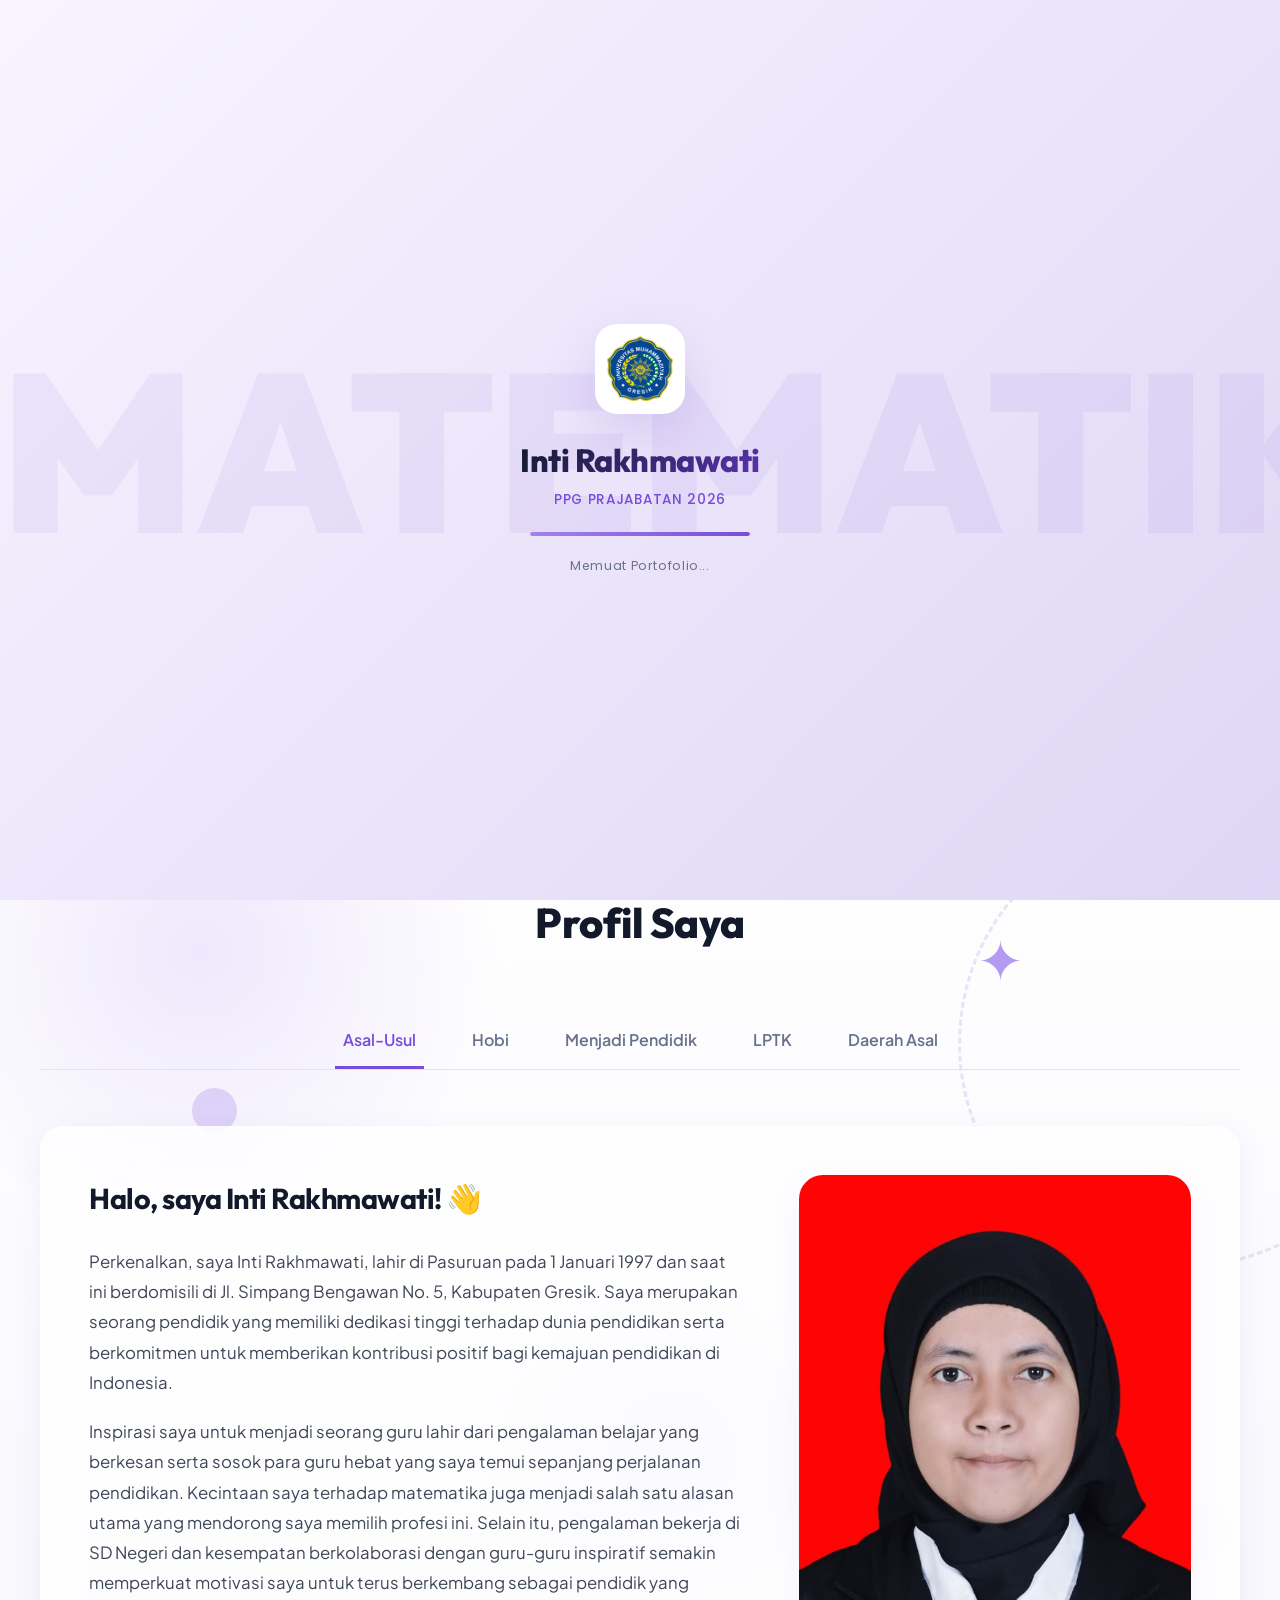
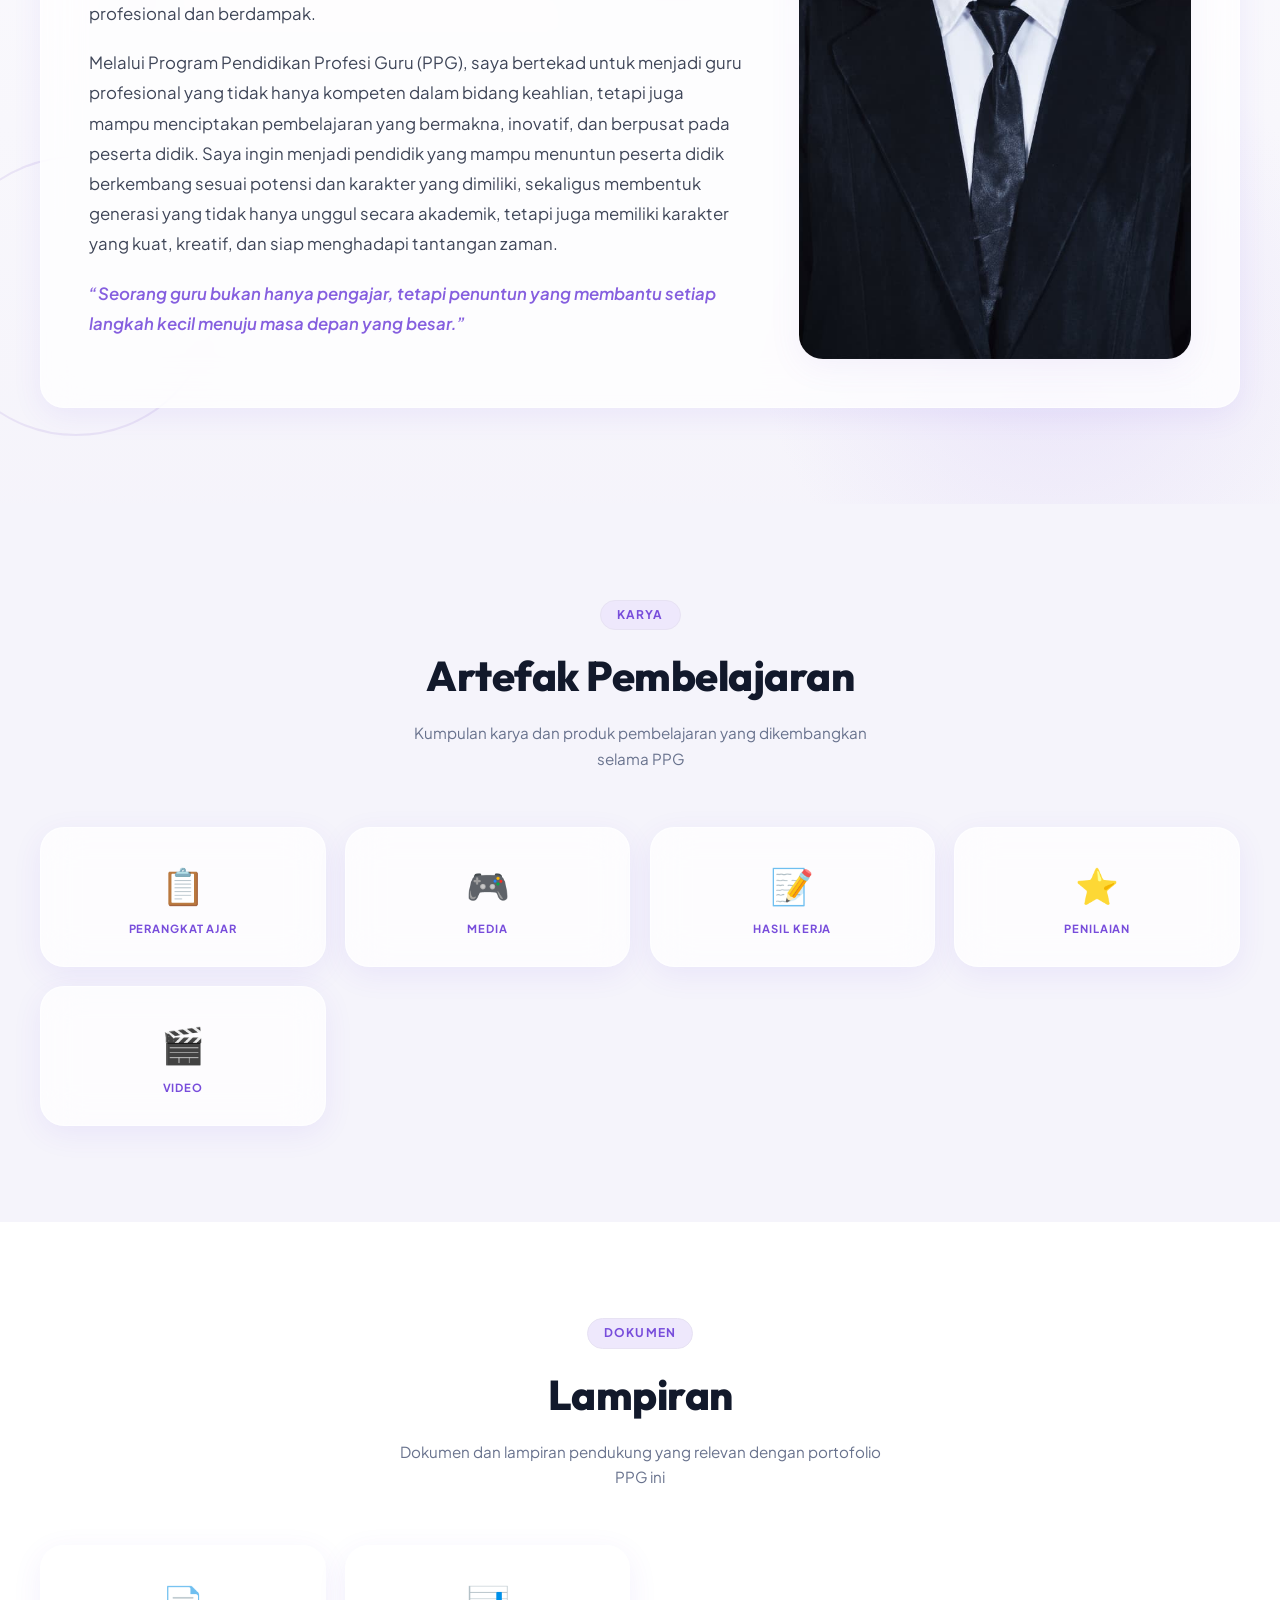
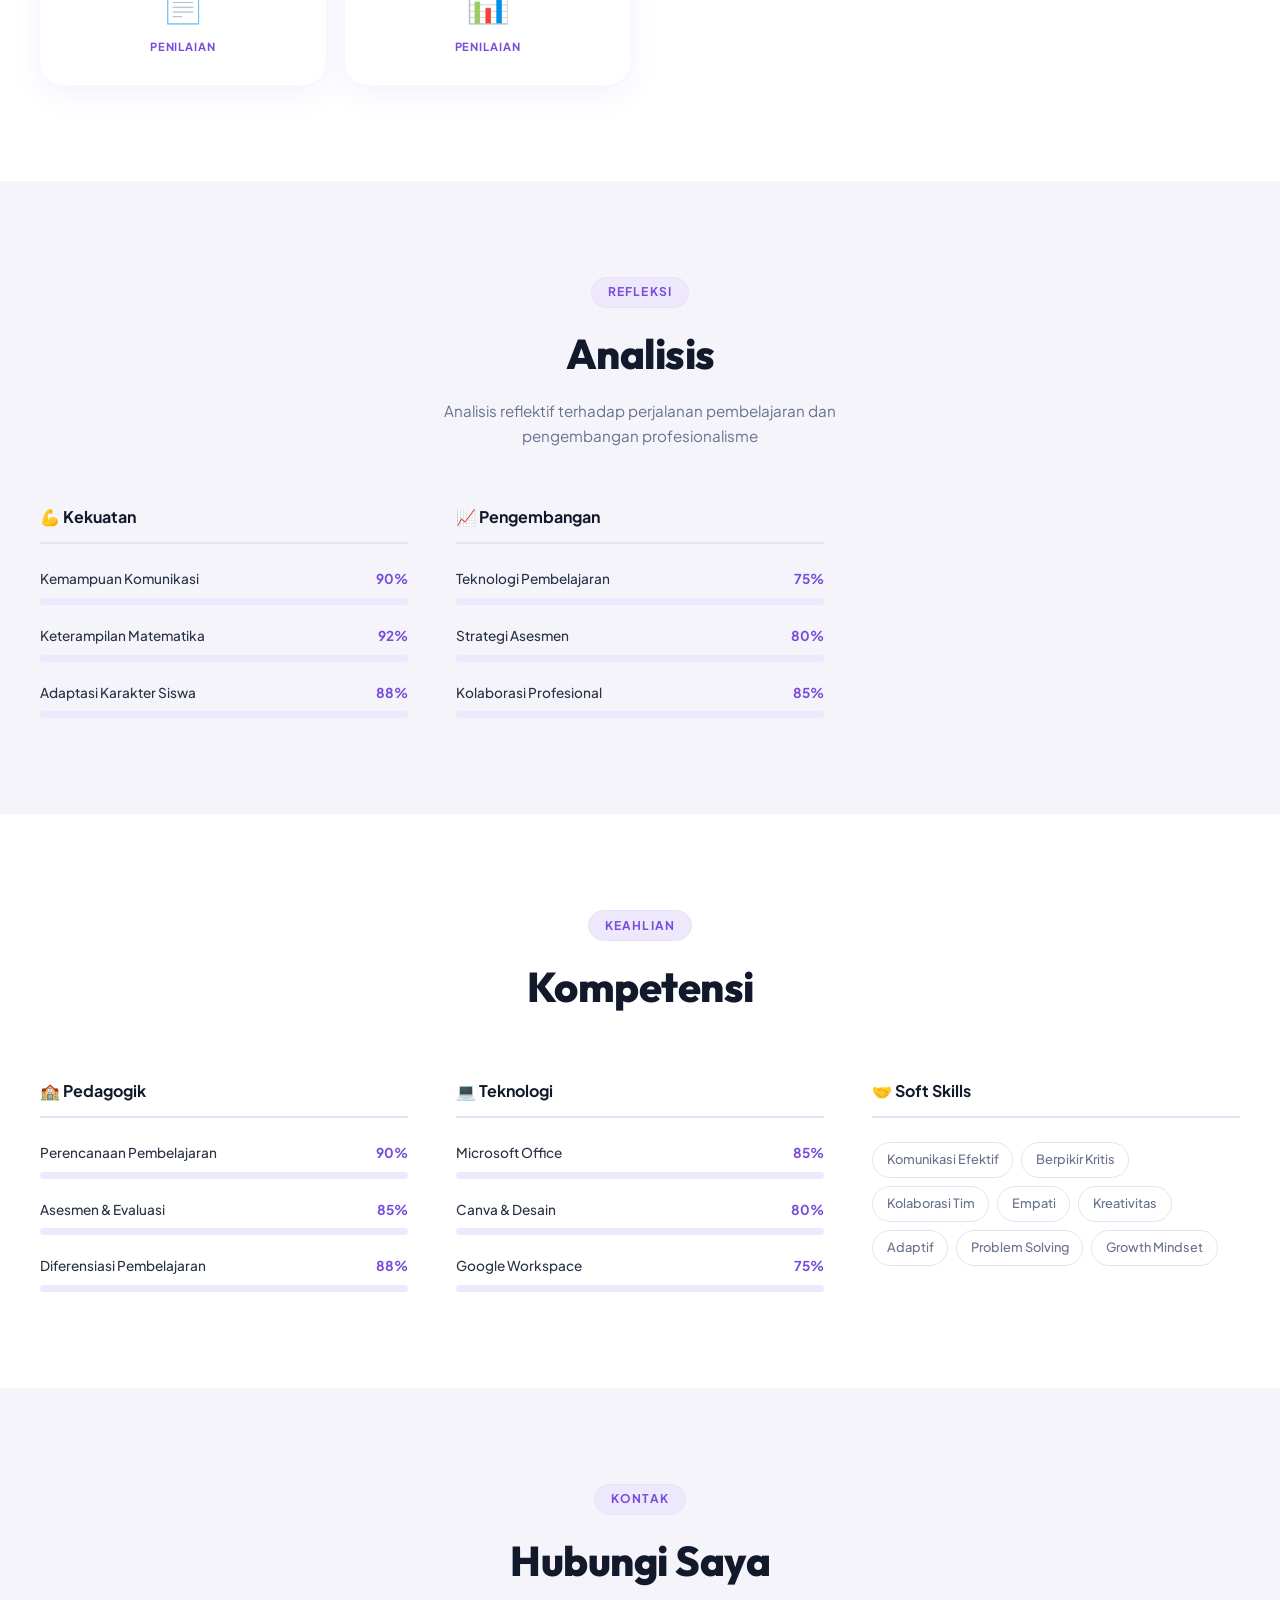
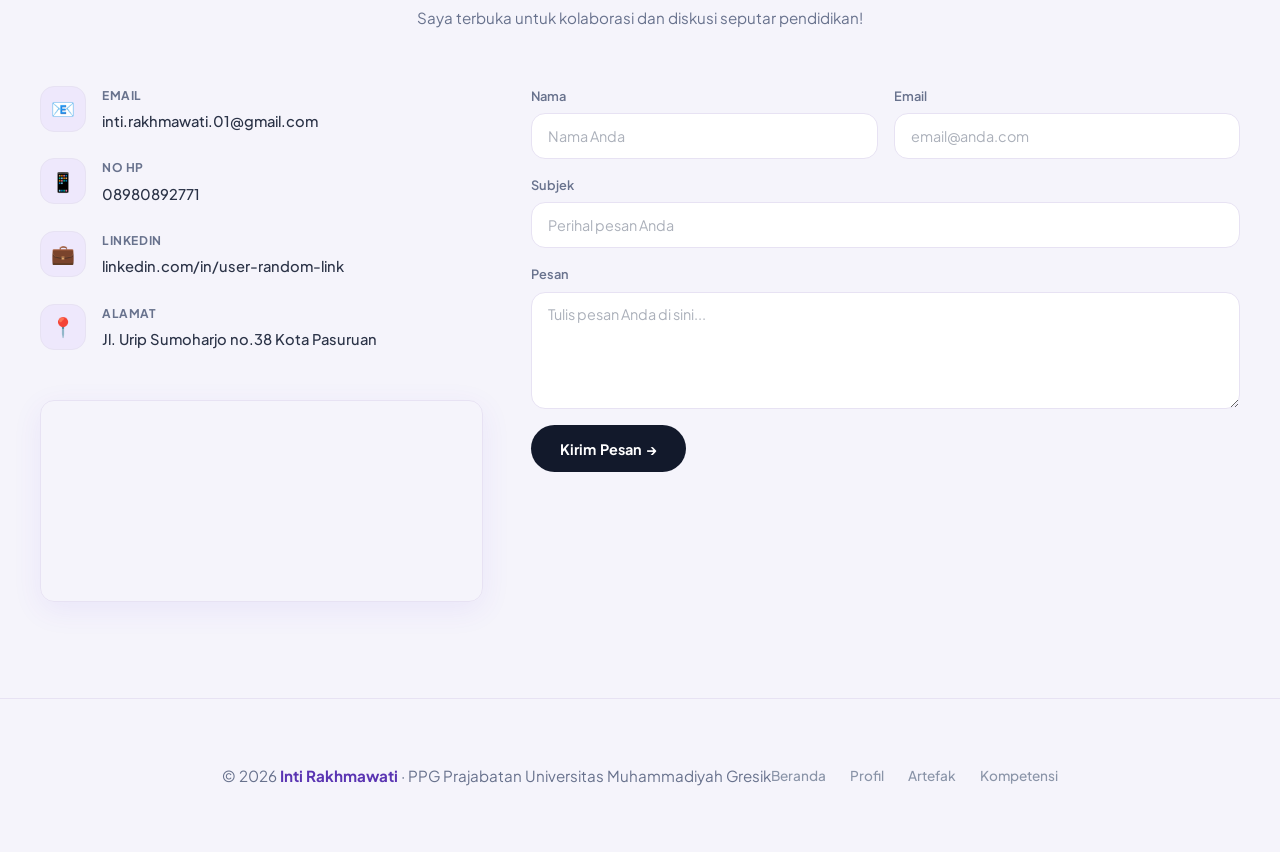
==== index.html @ 254b5644 "Add files via upload" ====
<!DOCTYPE html>
<html lang="id">
<head>
  <meta charset="UTF-8" />
  <meta name="viewport" content="width=1200" />
  <title>Portofolio – PPG Prajabatan 2026</title>
  <meta name="description" content="Portofolio profesional mahasiswa PPG Prajabatan 2026 – Pendidik yang Tumbuh Bersama Peserta Didik." />
  <link rel="preconnect" href="https://fonts.googleapis.com" />
  <link rel="preconnect" href="https://fonts.gstatic.com" crossorigin />
  <link href="https://fonts.googleapis.com/css2?family=Poppins:wght@400;500;600;700&family=Outfit:wght@400;500;600;700;800;900&family=Plus+Jakarta+Sans:ital,wght@0,400;0,500;0,600;0,700;1,400&display=swap" rel="stylesheet" />
  <link rel="stylesheet" href="style.css?v=5" />
  <link rel="icon" type="image/png" href="Logo_UMG.png" />
  <link rel="stylesheet" href="https://cdnjs.cloudflare.com/ajax/libs/font-awesome/6.5.1/css/all.min.css" />
</head>
<body>
  <!-- ══════════════════════════════════════════════
       PRELOADER / INTRO ANIMATION
  ══════════════════════════════════════════════ -->
  <div id="preloader">
    <div class="preloader-inner">
      <div class="preloader-logo">
        <img src="Logo_UMG.png" alt="Logo UMG" class="preloader-logo-img" />
      </div>
      <div class="preloader-text">
        <span class="preloader-name">Inti Rakhmawati</span>
        <span class="preloader-sub">PPG Prajabatan 2026</span>
      </div>
      <div class="preloader-bar-wrap">
        <div class="preloader-bar" id="preloaderBar"></div>
      </div>
      <p class="preloader-hint">Memuat Portofolio...</p>
    </div>
    <div class="preloader-bg-text">MATEMATIKA</div>
  </div>

  <div class="page-transition" id="pageTransition"></div>

  <!-- ══════════════════════════════════════════════
       NAVBAR
  ══════════════════════════════════════════════ -->
  <nav class="navbar" id="navbar">
    <div class="nav-container">

      <!-- Logo -->
      <a href="#home" class="nav-brand">
        <!-- Pastikan file logo disimpan dengan nama 'Logo_UMG.png' di folder portfolio -->
        <img src="Logo_UMG.png" alt="Logo UMG" class="nav-logo-img" onerror="this.style.display='none'; this.nextElementSibling.style.display='flex';" />
        <div class="nav-logo-icon" aria-label="Logo universitas" style="display: none;">🏛️</div>
        <div class="nav-brand-text">
          <span class="nav-univ">Universitas Muhammadiyah Gresik</span>
          <span class="nav-sub">PPG Prajabatan 2026</span>
        </div>
      </a>

      <!-- Links -->
      <ul class="nav-links" id="navLinks">
        <li><a href="#home"      class="nav-link active" id="nav-beranda">Beranda</a></li>
        <li><a href="#profil"    class="nav-link"        id="nav-profil">Profil</a></li>
        <li><a href="#artefak"   class="nav-link"        id="nav-artefak">Artefak</a></li>
        <li><a href="#lampiran"  class="nav-link"        id="nav-lampiran">Lampiran</a></li>
        <li><a href="#analisis"  class="nav-link"        id="nav-analisis">Analisis</a></li>
        <li><a href="#kompetensi" class="nav-link"       id="nav-kompetensi">Kompetensi</a></li>
      </ul>

      <!-- CTA -->
      <div style="display: flex; align-items: center; gap: 10px;">
        <a href="#kontak" class="btn-hubungi" id="btn-hubungi">Hubungi Saya</a>
      </div>

      <!-- Hamburger -->
      <button class="hamburger" id="hamburger" aria-label="Toggle menu">
        <span></span><span></span><span></span>
      </button>
    </div>
  </nav>

  <!-- ══════════════════════════════════════════════
       HERO / HOME
  ══════════════════════════════════════════════ -->
  <div class="hero-wrapper">
  <section class="hero" id="home">

    <!-- Decorative circles & Ornaments -->
    <div class="deco deco-circle-lg"   aria-hidden="true"></div>
    <div class="deco deco-circle-md"   aria-hidden="true"></div>
    <div class="deco deco-circle-sm-1" aria-hidden="true"></div>
    <div class="deco deco-circle-sm-2" aria-hidden="true"></div>
    <div class="deco deco-circle-sm-3" aria-hidden="true"></div>
    <div class="deco deco-circle-sm-4" aria-hidden="true"></div>
    <div class="deco deco-dot-group-1" aria-hidden="true"></div>
    <div class="deco deco-dot-group-2" aria-hidden="true"></div>
    <div class="deco deco-outline-1"   aria-hidden="true"></div>
    <div class="deco deco-outline-2"   aria-hidden="true"></div>
    <div class="deco deco-blob"        aria-hidden="true"></div>
    <!-- New Ornaments -->
    <div class="deco deco-star-1"      aria-hidden="true">✦</div>
    <div class="deco deco-star-2"      aria-hidden="true">✦</div>
    <div class="deco deco-star-3"      aria-hidden="true">✦</div>
    <div class="deco deco-plus-1"      aria-hidden="true">+</div>
    <div class="deco deco-plus-2"      aria-hidden="true">+</div>
    <div class="deco deco-ring-1"      aria-hidden="true"></div>

    <!-- Left content -->
    <div class="hero-left">
      <p class="hero-eyebrow">E Portofolio PPG Prajabatan 2026</p>
      <div style="animation: fadeInUp 0.6s 0.1s ease both; display: inline-block;">
        <h1 class="hero-name">
          Inti<br />Rakhmawati
        </h1>
      </div>
      <p style="font-family: 'Outfit', sans-serif; font-size: 1.1rem; color: var(--purple); font-weight: 700; margin-bottom: 0.8rem; letter-spacing: 1px; animation: fadeInUp 0.6s 0.15s ease both; opacity: 0.85;">
        NIM: 2504052459
      </p>
      <p class="hero-tagline">
        Dari Pembelajaran Menjadi Pendidik: Perjalanan<br />
        Menuju Guru Profesional
      </p>
      <div class="hero-socials">
        <a href="https://instagram.com/han_2097" class="social-btn sb-ig" target="_blank" rel="noopener" title="Instagram">
          <i class="fa-brands fa-instagram"></i>
        </a>
        <a href="https://www.linkedin.com/in/inti-rakhmawati-41a758197" class="social-btn sb-li" target="_blank" rel="noopener" title="LinkedIn">
          <i class="fa-brands fa-linkedin-in"></i>
        </a>
        <a href="mailto:inti.rakhmawati.01@gmail.com" class="social-btn sb-em" title="Email">
          <i class="fa-solid fa-envelope"></i>
        </a>
        <a href="https://www.youtube.com/@IntiRakhmawati" class="social-btn sb-yt" target="_blank" rel="noopener" title="YouTube">
          <i class="fa-brands fa-youtube"></i>
        </a>
      </div>
    </div>

    <!-- Right – photo -->
    <div class="hero-right">
      <div class="hero-bg-text">MATEMATIKA<br>MATEMATIKA<br>MATEMATIKA<br>MATEMATIKA</div>
      <div class="photo-wrap">
        <!-- Ganti src di bawah ini dengan foto kamu, contoh: src="foto.png" -->
        <img
          src="photo-profil.jpeg"
          alt="Foto Profil"
          class="hero-photo"
          id="hero-photo"
          onerror="this.style.display='none'; document.getElementById('photo-placeholder').style.display='flex';"
        />
        <!-- Placeholder jika foto belum ada -->
        <div class="photo-placeholder" id="photo-placeholder">
          <span class="photo-placeholder-icon">👤</span>
        </div>
      </div>
    </div>

  </section>
  </div><!-- /.hero-wrapper -->

  <section class="section" id="profil" style="position: relative; overflow: hidden; background: linear-gradient(180deg, var(--white) 0%, var(--bg-alt) 100%); padding-top: 6rem;">

    
    <!-- Ornaments Profil (Premium Aesthetic) -->
    <div style="position: absolute; top: -100px; left: -100px; width: 600px; height: 600px; background: radial-gradient(circle, var(--purple-soft) 0%, transparent 70%); border-radius: 50%; animation: blobPulse 10s infinite; z-index: 0; pointer-events: none;"></div>
    <div style="position: absolute; bottom: -150px; right: -100px; width: 650px; height: 650px; background: radial-gradient(circle, hsl(258,70%,88%,0.4) 0%, transparent 65%); border-radius: 50%; animation: floatY 8s infinite alternate; z-index: 0; pointer-events: none;"></div>

    <div style="position: absolute; top: 35%; left: 35%; width: 450px; height: 450px; background: radial-gradient(circle, hsl(258,60%,92%,0.7) 0%, transparent 60%); border-radius: 50%; animation: blobPulse 12s infinite alternate-reverse; z-index: 0; pointer-events: none;"></div>

    <!-- Huge Rings & Small Circles -->
    <div style="position: absolute; top: 5%; right: -10%; width: 450px; height: 450px; border: 3px dashed hsl(258,50%,80%,0.35); border-radius: 50%; animation: spin 25s linear infinite; z-index: 0; pointer-events: none;"></div>
    <div style="position: absolute; bottom: 5%; left: -5%; width: 280px; height: 280px; border: 2px solid hsl(258,50%,85%,0.4); border-radius: 50%; animation: spin 20s linear infinite reverse; z-index: 0; pointer-events: none;"></div>
    <div style="position: absolute; top: 60%; right: 10%; width: 90px; height: 90px; background: hsl(258,60%,85%,0.35); border-radius: 50%; animation: floatY 5s infinite 1s; z-index: 0; pointer-events: none;"></div>
    <div style="position: absolute; top: 25%; left: 15%; width: 45px; height: 45px; background: hsl(258,70%,80%,0.45); border-radius: 50%; animation: floatY 6s infinite 0.5s; z-index: 0; pointer-events: none;"></div>

    <!-- Floating Icons (Stars, Plus) -->
    <div style="position: absolute; top: 12%; right: 20%; font-size: 3.5rem; color: var(--purple-light); opacity: 0.8; animation: spin 14s linear infinite; z-index: 0; pointer-events: none;">✦</div>
    <div style="position: absolute; bottom: 35%; left: 10%; font-size: 2.8rem; color: var(--purple-light); opacity: 0.7; animation: pulse 3s infinite alternate; z-index: 0; pointer-events: none;">+</div>
    <div style="position: absolute; bottom: 15%; right: 30%; font-size: 1.8rem; color: hsl(330,70%,80%); opacity: 0.9; animation: spin 8s linear infinite reverse; z-index: 0; pointer-events: none;">✦</div>
    <div style="position: absolute; top: 30%; left: 8%; font-size: 2.2rem; color: var(--text-muted); opacity: 0.25; animation: pulse 4s infinite alternate; z-index: 0; pointer-events: none;">+</div>
    <div style="position: absolute; top: 55%; right: 5%; font-size: 2.5rem; color: var(--text-muted); opacity: 0.2; animation: spin 16s linear infinite; z-index: 0; pointer-events: none;">✦</div>

    <div class="container" style="position: relative; z-index: 1;">
      <div class="section-header">
        <span class="section-tag" style="background: var(--white);">Kenalan Lebih Jauh</span>
        <h2 class="section-title">Profil Saya</h2>
      </div>
      
      <!-- TAB NAVIGATION -->
      <div class="tabs-nav reveal">
        <button class="tab-btn active" data-target="tab-asal">Asal-Usul</button>
        <button class="tab-btn" data-target="tab-hobi">Hobi</button>
        <button class="tab-btn" data-target="tab-alasan">Menjadi Pendidik</button>
        <button class="tab-btn" data-target="tab-lptk">LPTK</button>
        <button class="tab-btn" data-target="tab-daerah">Daerah Asal</button>
      </div>

      <!-- TAB CONTENT -->
      <div class="tabs-content">
        
        <!-- Tab 1: Asal-Usul -->
        <div class="tab-panel active" id="tab-asal">
          <div class="profil-grid reveal">
            <div class="profil-text">
              <h3>Halo, saya Inti Rakhmawati! 👋</h3>
              <p>Perkenalkan, saya Inti Rakhmawati, lahir di Pasuruan pada 1 Januari 1997 dan saat ini berdomisili di Jl. Simpang Bengawan No. 5, Kabupaten Gresik. Saya merupakan seorang pendidik yang memiliki dedikasi tinggi terhadap dunia pendidikan serta berkomitmen untuk memberikan kontribusi positif bagi kemajuan pendidikan di Indonesia.</p>


              <p>Inspirasi saya untuk menjadi seorang guru lahir dari pengalaman belajar yang berkesan serta sosok para guru hebat yang saya temui sepanjang perjalanan pendidikan. Kecintaan saya terhadap matematika juga menjadi salah satu alasan utama yang mendorong saya memilih profesi ini. Selain itu, pengalaman bekerja di SD Negeri dan kesempatan berkolaborasi dengan guru-guru inspiratif semakin memperkuat motivasi saya untuk terus berkembang sebagai pendidik yang profesional dan berdampak.</p>

              <p>Melalui Program Pendidikan Profesi Guru (PPG), saya bertekad untuk menjadi guru profesional yang tidak hanya kompeten dalam bidang keahlian, tetapi juga mampu menciptakan pembelajaran yang bermakna, inovatif, dan berpusat pada peserta didik. Saya ingin menjadi pendidik yang mampu menuntun peserta didik berkembang sesuai potensi dan karakter yang dimiliki, sekaligus membentuk generasi yang tidak hanya unggul secara akademik, tetapi juga memiliki karakter yang kuat, kreatif, dan siap menghadapi tantangan zaman.</p>

              <p style="font-style: italic; color: var(--purple); font-weight: 600; margin-top: 1rem;">
                “Seorang guru bukan hanya pengajar, tetapi penuntun yang membantu setiap langkah kecil menuju masa depan yang besar.”
              </p>
            </div>
            <div class="profil-image-wrap" style="min-height: 400px; border-radius: var(--radius-lg); overflow: hidden; box-shadow: 0 8px 32px hsl(258,60%,62%,0.08); position: relative; display: flex; flex-direction: column;">
               <img src="photo-profil.jpeg" alt="Foto Satriya" style="position: absolute; top: 0; left: 0; width: 100%; height: 100%; object-fit: cover; object-position: center 30%;" onerror="this.style.display='none'; this.nextElementSibling.style.display='flex';" />
               <div class="photo-placeholder" style="display:none; width:100%; height:100%; min-height: 400px; align-items:center; justify-content:center; flex-direction:column; background:var(--purple-soft); border:2.5px dashed var(--purple-light); border-radius:var(--radius-lg); text-align:center; position: relative;">
                 <span class="photo-placeholder-icon" style="font-size:4.5rem; margin-bottom:1rem;">🏛️</span>
                 <p style="color:var(--text-muted); font-size:1.05rem; line-height:1.6;"> Boyolali ➔ Klaten ➔ UNS <br> <strong>Profil & Perjalanan</strong> </p>
               </div>
            </div>
          </div>
        </div>

        <!-- Tab 2: Hobi -->
        <div class="tab-panel" id="tab-hobi">
          <div class="hobi-interactive-container reveal">
            <div class="hobi-nav-list">
              <button class="hobi-nav-btn active" data-hobi-target="hobi-item-hiking">
                <span class="hobi-nav-title">Hiking</span>
              </button>
              <button class="hobi-nav-btn" data-hobi-target="hobi-item-fotografi">
                <span class="hobi-nav-title">Fotografi</span>
              </button>
              <button class="hobi-nav-btn" data-hobi-target="hobi-item-traveling">
                <span class="hobi-nav-title">Traveling</span>
              </button>
            </div>
            
            <div class="hobi-content-display">
              <!-- Hiking Slider Item -->
              <div class="hobi-display-item active" id="hobi-item-hiking">
                <div class="hobi-display-img">
                  <div class="polaroid-frame">
                    <img src="hobi-hiking.jpeg" alt="Hiking" onerror="this.style.display='none'; this.nextElementSibling.style.display='flex';" />
                    <div class="hobi-placeholder" style="display:none;">🏕️<br><code>foto-hiking.jpg</code></div>
                    <span class="photo-caption">Bukit Premium</span>
                  </div>
                </div>
                <div class="hobi-display-text">
                  <h4>Hiking</h4>
                  <p style="margin-bottom: 0.8rem;">Hiking adalah hobi yang indah karena mengajarkan kita untuk berhenti sejenak dari hiruk-pikuk kehidupan dan kembali mendengarkan diri sendiri. Di setiap langkah, kita belajar tentang kesabaran, ketekunan, dan arti menikmati proses tanpa terburu-buru. Nafas yang terasa berat justru menjadi pengingat bahwa kita sedang benar-benar hidup.</p>
                  <p>Di tengah alam yang sunyi dan sederhana, kita menemukan ketenangan yang tidak bisa didapatkan di tempat lain. Hiking bukan hanya tentang mencapai puncak, tetapi tentang perjalanan itu sendiri tentang bagaimana kita belajar bersyukur, menghargai setiap langkah, dan pulang dengan hati yang lebih tenang.</p>
                </div>
              </div>
              
              <!-- Fotografi Slider Item -->
              <div class="hobi-display-item" id="hobi-item-fotografi">
                <div class="hobi-display-img">
                  <div class="polaroid-frame">
                    <img src="hobi-fotografi.jpeg" alt="Fotografi" onerror="this.style.display='none'; this.nextElementSibling.style.display='flex';" />
                    <div class="hobi-placeholder" style="display:none;">📸<br><code>hobi-fotografi.png</code></div>
                    <span class="photo-caption">Photography</span>
                  </div>
                </div>
                <div class="hobi-display-text">
                  <h4>Fotografi</h4>
                  <p>Menangkap momen-momen bermakna dan mengabadikan peristiwa berharga di sekitar saya lewat lensa kamera.</p>
                </div>
              </div>

              <!-- Traveling Slider Item -->
              <div class="hobi-display-item" id="hobi-item-traveling">
                <div class="hobi-display-img">
                  <div class="polaroid-frame">
                    <img src="hobi-traveling.jpeg" alt="Traveling" onerror="this.style.display='none'; this.nextElementSibling.style.display='flex';" />
                    <div class="hobi-placeholder" style="display:none;">🚗<br><code>foto-traveling.jpg</code></div>
                    <span class="photo-caption">Traveling</span>
                  </div>
                </div>
                <div class="hobi-display-text">
                  <h4>Traveling</h4>
                  <p>Bepergian ke tempat baru, mempelajari budaya lokal, selalu dapat memperluas wawasan dan pengalaman hidup saya.</p>
                </div>
              </div>
            </div>
          </div>
        </div>

        <!-- Tab 3: Alasan Pendidik -->
        <div class="tab-panel" id="tab-alasan">
           <div class="alasan-wrap">
              <!-- Special Ornaments for Tab 3 -->
              <div class="alasan-ornament alasan-ornament-1">✦</div>
              <div class="alasan-ornament alasan-ornament-2">✦</div>
              <div class="alasan-ornament alasan-ornament-3">+</div>
              <div class="alasan-ornament alasan-ornament-4">+</div>

              <div class="alasan-icon alasan-icon-anim" style="font-size: 4rem; margin-bottom: 1.25rem;">🎓</div>
              <h3 class="alasan-highlight" style="background: var(--purple-soft); display: inline-block; padding: 0.2rem 1rem; border-radius: 99px; color: var(--purple); font-family: 'Outfit', sans-serif; font-size: 1.85rem; margin-bottom: 1.5rem;">Sebuah Panggilan Hati</h3>
              
              <div style="text-align: left; margin-top: 1.5rem; position: relative; z-index: 2;">
                <p>Saya memilih menjadi guru karena menyadari bahwa pendidikan memiliki peran besar dalam membentuk masa depan seseorang. Keinginan ini tumbuh dari pengalaman belajar yang saya jalani serta semakin kuat saat menjadi tutor di Rumah Belajar. Dari sana, saya merasakan bahwa berbagi ilmu dan membantu orang lain memahami sesuatu memberikan kepuasan tersendiri.</p>
                <p>Pengalaman mengajar di SD Negeri semakin mempertegas pilihan saya untuk menjadi pendidik. Saya memahami bahwa setiap peserta didik memiliki potensi yang berbeda dan membutuhkan bimbingan yang tepat. Oleh karena itu, saya ingin menjadi guru profesional yang tidak hanya mengajar, tetapi juga membimbing dan menginspirasi, serta menciptakan pembelajaran yang bermakna bagi peserta didik.</p>
              </div>
           </div>
        </div>

        <!-- Tab 4: LPTK -->
        <div class="tab-panel" id="tab-lptk">
          <div class="profil-grid reveal">
            <div class="profil-text">
              <h3>Kampus LPTK 🏛️</h3>
              <p>Informasi kampus tempat saya menempuh pendidikan PPG Prajabatan.</p>
              <div style="margin-top: 1.5rem;">
                <div style="background: var(--bg-alt); padding: 1.5rem; border-radius: var(--radius-md); border-left: 4px solid var(--purple);">
                  <h4 style="color: var(--purple); margin-bottom: 0.75rem;">KAMPUS LPTK</h4>
                  <p style="font-weight: 700; margin-bottom: 0.5rem;">UNIVERSITAS MUHAMMADIYAH GRESIK</p>
                  <p style="color: var(--text-muted); line-height: 1.7;">Jl. Sumatera No.101, Gn. Malang, Randuagung, Kec. Kebomas, Kabupaten Gresik, Jawa Timur 61121</p>
                </div>
              </div>
              <!-- Map -->
              <div style="margin-top: 1.5rem;">
                <iframe 
                  src="https://www.google.com/maps/embed?pb=!1m18!1m12!1m3!1d3956.1234567890123!2d112.65000000000000!3d-7.150000000000000!2m3!1f0!2f0!3f0!3m2!1i1024!2i768!4f13.1!3m3!1m2!1s0x2dd628f6e8f9f9f9%3A0x1234567890abcdef!2sUniversitas%20Muhammadiyah%20Gresik!5e0!3m2!1sen!2sid!4v1713597600000!5m2!1sen!2sid" 
                  width="100%" 
                  height="300" 
                  style="border:0; border-radius: var(--radius-md);" 
                  allowfullscreen="" 
                  loading="lazy">
                </iframe>
              </div>
            </div>
          </div>
        </div>

        <!-- Tab 5: Daerah Asal -->
        <div class="tab-panel" id="tab-daerah">
          <div class="hobi-interactive-container reveal">
            <div class="hobi-nav-list">
              <button class="hobi-nav-btn active" data-hobi-target="daerah-item-payung">
                <span class="hobi-nav-title">Payung Madinah</span>
              </button>
              <button class="hobi-nav-btn" data-hobi-target="daerah-item-pasar">
                <span class="hobi-nav-title">Pasar Meubel</span>
              </button>
              <button class="hobi-nav-btn" data-hobi-target="daerah-item-kuliner">
                <span class="hobi-nav-title">Kuliner</span>
              </button>
              <button class="hobi-nav-btn" data-hobi-target="daerah-item-wisata">
                <span class="hobi-nav-title">Wisata Religi</span>
              </button>
            </div>
            
            <div class="hobi-content-display">
              <!-- Payung Madinah Item -->
              <div class="hobi-display-item active" id="daerah-item-payung">
                <div class="hobi-display-img">
                  <div class="polaroid-frame">
                    <img src="payung-madinah.png" alt="Payung Madinah" onerror="this.style.display='none'; this.nextElementSibling.style.display='flex';" />
                    <div class="hobi-placeholder" style="display:none;">☂️<br><code>payung-madinah.png</code></div>
                    <span class="photo-caption">Payung Madinah Pasuruan</span>
                  </div>
                </div>
                <div class="hobi-display-text">
                  <h4>Payung Madinah</h4>
                  <p style="margin-bottom: 0.8rem;">Payung Madinah Pasuruan merupakan objek wisata religi ikonik yang terletak di kawasan Alun-Alun Kota Pasuruan, tepat di depan Masjid Agung Al-Anwar.</p>
                  <p>Kehadiran payung-payung raksasa hidrolik ini membuat Kota Pasuruan kerap dijuluki sebagai "Madinah Van Java". Payung-payung ini dapat dibuka dan ditutup secara otomatis, menambah keindahan dan daya tarik bagi wisatawan yang berkunjung.</p>
                </div>
              </div>
              
              <!-- Pasar Meubel Item -->
              <div class="hobi-display-item" id="daerah-item-pasar">
                <div class="hobi-display-img">
                  <div class="polaroid-frame">
                    <img src="mebel-bukir.webp" alt="Pasar Meubel" onerror="this.style.display='none'; this.nextElementSibling.style.display='flex';" />
                    <div class="hobi-placeholder" style="display:none;">🏪<br><code>pasar-meubel.png</code></div>
                    <span class="photo-caption">Pasar Meubel</span>
                  </div>
                </div>
                <div class="hobi-display-text">
                  <h4>Pasar Meubel</h4>
                  <p style="margin-bottom: 0.8rem;">Pasar Meubel Pasuruan adalah pusat perdagangan furnitur dan mebel yang terkenal di Jawa Timur. Pasar ini menyediakan berbagai jenis furnitur berkualitas dengan harga terjangkau.</p>
                  <p>Sebagai salah satu ikon ekonomi Kota Pasuruan, Pasar Meubel menjadi tujuan utama bagi masyarakat yang mencari kebutuhan perabotan rumah tangga serta menjadi sumber penghidupan bagi banyak pengrajin lokal.</p>
                </div>
              </div>

              <!-- Kuliner Item -->
              <div class="hobi-display-item" id="daerah-item-kuliner">
                <div class="hobi-display-img">
                  <div class="polaroid-frame">
                    <img src="kuliner-pasuruan.webp" alt="Kuliner" onerror="this.style.display='none'; this.nextElementSibling.style.display='flex';" />
                    <div class="hobi-placeholder" style="display:none;">🍜<br><code>kuliner-pasuruan.png</code></div>
                    <span class="photo-caption">Kuliner Khas</span>
                  </div>
                </div>
                <div class="hobi-display-text">
                  <h4>Kuliner</h4>
                  <p style="margin-bottom: 0.8rem;">Kuliner khas Pasuruan menawarkan perpaduan cita rasa gurih, manis, dan pedas autentik Jawa Timur yang sangat memanjakan lidah. Destinasi kuliner di wilayah ini sangat beragam, mulai dari makanan berat legendaris yang kaya rempah seperti Nasi Punel dan Rawon Sakinah, hidangan laut unik seperti Kupang Kraton, hingga jajanan manis tradisional berupa Bipang Jangkar.</p>
                  <div style="margin-top: 1.5rem;">
                    <h5 style="color: var(--purple); margin-bottom: 0.75rem; font-size: 0.95rem;">Kuliner Populer:</h5>
                    <div style="display: flex; gap: 1rem; flex-wrap: wrap;">
                      <div style="flex: 1; min-width: 120px;">
                        <img src="bipang-jangkar.jpg" alt="Bipang Jangkar" style="width: 100%; border-radius: var(--radius-md); object-fit: cover; max-height: 120px;" onerror="this.style.display='none'; this.nextElementSibling.style.display='flex';" />
                        <div style="display:none; width:100%; height:80px; align-items:center; justify-content:center; background:var(--purple-soft); border:2px dashed var(--purple-light); border-radius:var(--radius-md); text-align:center;">
                          <span style="font-size:2rem;">🍖</span>
                        </div>
                        <p style="font-size: 0.8rem; text-align: center; margin-top: 0.5rem; color: var(--text-muted);">Bipang Jangkar</p>
                      </div>
                      <div style="flex: 1; min-width: 120px;">
                        <img src="roti-matahari.png" alt="Roti Matahari" style="width: 100%; border-radius: var(--radius-md); object-fit: cover; max-height: 120px;" onerror="this.style.display='none'; this.nextElementSibling.style.display='flex';" />
                        <div style="display:none; width:100%; height:80px; align-items:center; justify-content:center; background:var(--purple-soft); border:2px dashed var(--purple-light); border-radius:var(--radius-md); text-align:center;">
                          <span style="font-size:2rem;">🥐</span>
                        </div>
                        <p style="font-size: 0.8rem; text-align: center; margin-top: 0.5rem; color: var(--text-muted);">Roti Matahari</p>
                      </div>
                    </div>
                  </div>
                </div>
              </div>

              <!-- Wisata Religi Item -->
              <div class="hobi-display-item" id="daerah-item-wisata">
                <div class="hobi-display-img">
                  <div class="polaroid-frame">
                    <img src="wisata-religi.jpg" alt="Wisata Religi" onerror="this.style.display='none'; this.nextElementSibling.style.display='flex';" />
                    <div class="hobi-placeholder" style="display:none;">🕌<br><code>wisata-religi.png</code></div>
                    <span class="photo-caption">Makam KH.Abdul Hamid</span>
                  </div>
                </div>
                <div class="hobi-display-text">
                  <h4>Wisata Religi</h4>
                  <p style="margin-bottom: 0.8rem;">Pasuruan memiliki banyak situs wisata religi yang menarik dikunjungi, termasuk makam-makam keramat dan masjid bersejarah yang menjadi tempat ziarah.</p>
                  <p>Wisata religi di Pasuruan tidak hanya menjadi tujuan spiritual, tetapi juga sebagai sarana memperdalam pemahaman tentang sejarah dan budaya Islam di kawasan ini.</p>
                </div>
              </div>
            </div>
          </div>
        </div>

      </div>
    </div>
  </section>

  <!-- ══════════════════════════════════════════════
       ARTEFAK
  ══════════════════════════════════════════════ -->
  <section class="section section-alt" id="artefak">
    <div class="container">
      <div class="section-header">
        <span class="section-tag">Karya</span>
        <h2 class="section-title">Artefak Pembelajaran</h2>
        <p class="section-desc">Kumpulan karya dan produk pembelajaran yang dikembangkan selama PPG</p>
      </div>
      <div class="artefak-grid">

        <a href="perangkat-ajar.html" class="artefak-card" id="art-1">
          <div class="artefak-icon">📋</div>
          <div class="artefak-badge">Perangkat Ajar</div>
          <h3>RPP Perencanaan Pembelajaran</h3>
          <p>Dokumen perencanaan pembelajaran mendalam mencakup proyeksi ortogonal dengan model PJBL.</p>
          <div class="artefak-tags"><span>RPP</span><span>PJBL</span></div>
        </a>

        <a href="media-pembelajaran.html" class="artefak-card" id="art-2">
          <div class="artefak-icon">🎮</div>
          <div class="artefak-badge">Media</div>
          <h3>Media Pembelajaran Interaktif</h3>
          <p>Pengembangan media berbasis game digital untuk meningkatkan motivasi belajar peserta didik.</p>
          <div class="artefak-tags"><span>Game</span><span>ZEP QUIZ</span></div>
        </a>

        <a href="javascript:void(0)" class="artefak-card" id="art-3">
          <div class="artefak-icon">📝</div>
          <div class="artefak-badge">Hasil Kerja</div>
          <h3>Contoh Hasil Kerja Siswa</h3>
          <p>Kumpulan artefak hasil pekerjaan peserta didik yang menunjukkan capaian kompetensi pembelajaran.</p>
          <div class="artefak-tags"><span>Portofolio</span><span>Siswa</span></div>
        </a>

        <a href="javascript:void(0)" class="artefak-card" id="art-4">
          <div class="artefak-icon">⭐</div>
          <div class="artefak-badge">Penilaian</div>
          <h3>Penilaian GP dan DPL</h3>
          <p>Lembar refleksi dan penilaian kinerja dari Guru Pamong serta DPL selama praktik lapangan.</p>
          <div class="artefak-tags"><span>Refleksi</span><span>Penilaian</span></div>
        </a>

        <a href="javascript:void(0)" class="artefak-card" id="art-5">
          <div class="artefak-icon">🎬</div>
          <div class="artefak-badge">Video</div>
          <h3>Video Pembelajaran</h3>
          <p>Rekaman proses pembelajaran di kelas sebagai bagian dari dokumentasi praktik mengajar.</p>
          <div class="artefak-tags"><span>Video</span><span>Praktik</span></div>
        </a>

      </div>
    </div>
  </section>

  <!-- ══════════════════════════════════════════════
       LAMPIRAN
  ══════════════════════════════════════════════ -->
  <section class="section" id="lampiran">
    <div class="container">
      <div class="section-header">
        <span class="section-tag">Dokumen</span>
        <h2 class="section-title">Lampiran</h2>
        <p class="section-desc">Dokumen dan lampiran pendukung yang relevan dengan portofolio PPG ini</p>
      </div>
      <div class="artefak-grid">
        <a href="javascript:void(0)" class="artefak-card">
          <div class="artefak-icon">📄</div>
          <div class="artefak-badge">Penilaian</div>
          <h3>Lampiran 7</h3>
          <p>File penilaian dan dokumentasi asesmen pembelajaran</p>
          <div class="artefak-tags"><span>Penilaian</span><span>Asesmen</span></div>
        </a>
        <a href="javascript:void(0)" class="artefak-card">
          <div class="artefak-icon">📊</div>
          <div class="artefak-badge">Penilaian</div>
          <h3>Lampiran 8</h3>
          <p>File penilaian dan dokumentasi evaluasi pembelajaran</p>
          <div class="artefak-tags"><span>Penilaian</span><span>Evaluasi</span></div>
        </a>
      </div>
    </div>
  </section>

  <!-- ══════════════════════════════════════════════
       ANALISIS
  ══════════════════════════════════════════════ -->
  <section class="section section-alt" id="analisis">
    <div class="container">
      <div class="section-header">
        <span class="section-tag">Refleksi</span>
        <h2 class="section-title">Analisis</h2>
        <p class="section-desc">Analisis reflektif terhadap perjalanan pembelajaran dan pengembangan profesionalisme</p>
      </div>
      <div class="komp-grid">
        <div class="komp-col">
          <h3 class="komp-cat">💪 Kekuatan</h3>
          <div class="skill-list">
            <div class="skill-item">
              <div class="skill-header"><span>Kemampuan Komunikasi</span><span class="skill-pct">90%</span></div>
              <div class="skill-bar"><div class="skill-fill" data-width="90"></div></div>
            </div>
            <div class="skill-item">
              <div class="skill-header"><span>Keterampilan Matematika</span><span class="skill-pct">92%</span></div>
              <div class="skill-bar"><div class="skill-fill" data-width="92"></div></div>
            </div>
            <div class="skill-item">
              <div class="skill-header"><span>Adaptasi Karakter Siswa</span><span class="skill-pct">88%</span></div>
              <div class="skill-bar"><div class="skill-fill" data-width="88"></div></div>
            </div>
          </div>
        </div>
        <div class="komp-col">
          <h3 class="komp-cat">📈 Pengembangan</h3>
          <div class="skill-list">
            <div class="skill-item">
              <div class="skill-header"><span>Teknologi Pembelajaran</span><span class="skill-pct">75%</span></div>
              <div class="skill-bar"><div class="skill-fill" data-width="75"></div></div>
            </div>
            <div class="skill-item">
              <div class="skill-header"><span>Strategi Asesmen</span><span class="skill-pct">80%</span></div>
              <div class="skill-bar"><div class="skill-fill" data-width="80"></div></div>
            </div>
            <div class="skill-item">
              <div class="skill-header"><span>Kolaborasi Profesional</span><span class="skill-pct">85%</span></div>
              <div class="skill-bar"><div class="skill-fill" data-width="85"></div></div>
            </div>
          </div>
        </div>
      </div>
    </div>
  </section>

  <!-- ══════════════════════════════════════════════
       KOMPETENSI
  ══════════════════════════════════════════════ -->
  <section class="section" id="kompetensi">
    <div class="container">
      <div class="section-header">
        <span class="section-tag">Keahlian</span>
        <h2 class="section-title">Kompetensi</h2>
      </div>
      <div class="komp-grid">
        <div class="komp-col">
          <h3 class="komp-cat">🏫 Pedagogik</h3>
          <div class="skill-list">
            <div class="skill-item">
              <div class="skill-header"><span>Perencanaan Pembelajaran</span><span class="skill-pct">90%</span></div>
              <div class="skill-bar"><div class="skill-fill" data-width="90"></div></div>
            </div>
            <div class="skill-item">
              <div class="skill-header"><span>Asesmen & Evaluasi</span><span class="skill-pct">85%</span></div>
              <div class="skill-bar"><div class="skill-fill" data-width="85"></div></div>
            </div>
            <div class="skill-item">
              <div class="skill-header"><span>Diferensiasi Pembelajaran</span><span class="skill-pct">88%</span></div>
              <div class="skill-bar"><div class="skill-fill" data-width="88"></div></div>
            </div>
          </div>
        </div>
        <div class="komp-col">
          <h3 class="komp-cat">💻 Teknologi</h3>
          <div class="skill-list">
            <div class="skill-item">
              <div class="skill-header"><span>Microsoft Office</span><span class="skill-pct">85%</span></div>
              <div class="skill-bar"><div class="skill-fill" data-width="85"></div></div>
            </div>
            <div class="skill-item">
              <div class="skill-header"><span>Canva & Desain</span><span class="skill-pct">80%</span></div>
              <div class="skill-bar"><div class="skill-fill" data-width="80"></div></div>
            </div>
            <div class="skill-item">
              <div class="skill-header"><span>Google Workspace</span><span class="skill-pct">75%</span></div>
              <div class="skill-bar"><div class="skill-fill" data-width="75"></div></div>
            </div>
          </div>
        </div>
        <div class="komp-col">
          <h3 class="komp-cat">🤝 Soft Skills</h3>
          <div class="softskill-grid">
            <div class="softskill-item">Komunikasi Efektif</div>
            <div class="softskill-item">Berpikir Kritis</div>
            <div class="softskill-item">Kolaborasi Tim</div>
            <div class="softskill-item">Empati</div>
            <div class="softskill-item">Kreativitas</div>
            <div class="softskill-item">Adaptif</div>
            <div class="softskill-item">Problem Solving</div>
            <div class="softskill-item">Growth Mindset</div>
          </div>
        </div>
      </div>
    </div>
  </section>

  <!-- ══════════════════════════════════════════════
       KONTAK
  ══════════════════════════════════════════════ -->
  <section class="section section-alt" id="kontak">
    <div class="container">
      <div class="section-header">
        <span class="section-tag">Kontak</span>
        <h2 class="section-title">Hubungi Saya</h2>
        <p class="section-desc">Saya terbuka untuk kolaborasi dan diskusi seputar pendidikan!</p>
      </div>
      <div class="kontak-wrap">
        <div class="kontak-info">
          <div class="kontak-item" id="k-email">
            <div class="kontak-icon">📧</div>
            <div><h4>Email</h4><a href="mailto:inti.rakhmawati.01@gmail.com">inti.rakhmawati.01@gmail.com</a></div>
          </div>
          <div class="kontak-item" id="k-phone">
            <div class="kontak-icon">📱</div>
            <div><h4>No HP</h4><a href="https://wa.me/628980892771">08980892771</a></div>
          </div>
          <div class="kontak-item" id="k-li">
            <div class="kontak-icon">💼</div>
            <div><h4>LinkedIn</h4><a href="https://www.linkedin.com/in/user-random-link/" target="_blank" rel="noopener">linkedin.com/in/user-random-link</a></div>
          </div>
          <div class="kontak-item" id="k-loc">
            <div class="kontak-icon">📍</div>
            <div><h4>Alamat</h4><span>Jl. Urip Sumoharjo no.38 Kota Pasuruan</span></div>
          </div>
          
          <!-- Small integrated map -->
          <div class="map-small reveal">
            <iframe 
              src="https://www.google.com/maps/embed?pb=!1m18!1m12!1m3!1d3956.1234567890123!2d112.89000000000000!3d-7.640000000000000!2m3!1f0!2f0!3f0!3m2!1i1024!2i768!4f13.1!3m3!1m2!1s0x2dd628f6e8f9f9f9%3A0x1234567890abcdef!2sKota%20Pasuruan!5e0!3m2!1sen!2sid!4v1713597600000!5m2!1sen!2sid" 
              width="100%" 
              height="200" 
              style="border:0;" 
              allowfullscreen="" 
              loading="lazy">
            </iframe>
          </div>
        </div>
        <form class="kontak-form" id="contactForm">
          <div class="form-row">
            <div class="form-group">
              <label for="f-name">Nama</label>
              <input type="text" id="f-name" placeholder="Nama Anda" required />
            </div>
            <div class="form-group">
              <label for="f-email">Email</label>
              <input type="email" id="f-email" placeholder="email@anda.com" required />
            </div>
          </div>
          <div class="form-group">
            <label for="f-subject">Subjek</label>
            <input type="text" id="f-subject" placeholder="Perihal pesan Anda" required />
          </div>
          <div class="form-group">
            <label for="f-message">Pesan</label>
            <textarea id="f-message" rows="5" placeholder="Tulis pesan Anda di sini..." required></textarea>
          </div>
          <button type="submit" class="btn-submit" id="btn-submit">Kirim Pesan →</button>
        </form>
      </div>
    </div>
  </section>

  <!-- ══════════════════════════════════════════════
       FOOTER
  ══════════════════════════════════════════════ -->
  <footer class="footer">
    <div class="container footer-inner">
      <p>© 2026 <strong>Inti Rakhmawati</strong> · PPG Prajabatan Universitas Muhammadiyah Gresik</p>
      <div class="footer-nav">
        <a href="#home">Beranda</a>
        <a href="#profil">Profil</a>
        <a href="#artefak">Artefak</a>
        <a href="#kompetensi">Kompetensi</a>
      </div>
    </div>
  </footer>

  <button class="back-top" id="backTop" aria-label="Kembali ke atas">↑</button>
  <div class="toast" id="toast">Pesan berhasil dikirim! 🎉</div>

  <script src="script.js"></script>
</body>
</html>
---- style.css ----
/* ═══════════════════════════════════════════════
   PORTFOLIO – Light Theme
   ═══════════════════════════════════════════════ */

/* ── RESET ────────────────────────────────────── */
*, *::before, *::after { box-sizing: border-box; margin: 0; padding: 0; }

:root {
  /* Premium Palette */
  --purple:        hsl(258, 66%, 58%);      /* Elegant Primary */
  --purple-dark:   hsl(258, 55%, 45%);      /* For Contrast */
  --purple-light:  hsl(258, 75%, 72%);      /* For Highlights */
  --purple-soft:   hsl(258, 80%, 95%);      /* For Soft Backgrounds */
  --purple-bg:     hsl(258, 100%, 98%);     /* Clean Page Background */
  
  --dark:          hsl(224, 42%, 12%);      /* Deep Ink */
  --dark-accent:   hsl(224, 30%, 18%);      /* Rich Dark Gray */
  --text:          hsl(224, 25%, 22%);      /* Professional Reading Color */
  --text-muted:    hsl(224, 15%, 48%);      /* Soft Grayish Blue */
  
  --white:         #ffffff;
  --border:        hsl(258, 40%, 92%);
  --bg-alt:        hsl(252, 45%, 97%);
  --dark-btn:      hsl(224, 42%, 12%);

  /* Glassmorphism Tokens */
  --glass-bg:      rgba(255, 255, 255, 0.75);
  --glass-border:  rgba(255, 255, 255, 0.5);
  --glass-blur:    20px;

  /* Shadows & Layout */
  --shadow-sm:     0 2px 10px rgba(0, 0, 0, 0.05);
  --shadow-md:     0 8px 30px rgba(103, 61, 230, 0.08); /* Purple-tinted shadow */
  --shadow-lg:     0 20px 50px rgba(103, 61, 230, 0.12);
  
  --max-w:         1200px;
  --radius:        14px;
  --radius-lg:     24px;
  --transition:    0.4s cubic-bezier(0.165, 0.84, 0.44, 1);
}

html { scroll-behavior: smooth; }

body {
  font-family: 'Plus Jakarta Sans', sans-serif;
  background: var(--white);
  color: var(--text);
  line-height: 1.65;
  overflow-x: hidden;
  min-width: 1200px;
}

::-webkit-scrollbar { width: 5px; }
::-webkit-scrollbar-track { background: var(--white); }
::-webkit-scrollbar-thumb { background: var(--purple-light); border-radius: 99px; }

/* ── PRELOADER ────────────────────────────────── */
#preloader {
  position: fixed;
  inset: 0;
  z-index: 99999;
  background: linear-gradient(135deg, hsl(258, 100%, 98%) 0%, hsl(258, 70%, 94%) 50%, hsl(258, 60%, 90%) 100%);
  display: flex;
  align-items: center;
  justify-content: center;
  flex-direction: column;
  overflow: hidden;
  transition: opacity 0.7s ease, transform 0.7s cubic-bezier(0.4, 0, 0.2, 1);
}
#preloader.preloader-exit {
  opacity: 0;
  transform: scale(1.05);
  pointer-events: none;
}
#preloader.preloader-hidden {
  display: none;
}

.preloader-bg-text {
  position: absolute;
  top: 50%;
  left: 50%;
  transform: translate(-50%, -50%);
  font-family: 'Outfit', sans-serif;
  font-size: clamp(6rem, 18vw, 14rem);
  font-weight: 900;
  color: var(--purple);
  opacity: 0.07;
  line-height: 0.85;
  text-align: center;
  white-space: nowrap;
  pointer-events: none;
  width: 100%;
  animation: preloaderBgPulse 3s ease-in-out infinite;
}
@keyframes preloaderBgPulse {
  0%, 100% { opacity: 0.07; transform: translate(-50%, -50%) scale(1); }
  50% { opacity: 0.12; transform: translate(-50%, -50%) scale(1.04); }
}

.preloader-inner {
  display: flex;
  flex-direction: column;
  align-items: center;
  gap: 1.25rem;
  position: relative;
  z-index: 2;
  animation: preloaderFadeIn 0.6s ease both;
}
@keyframes preloaderFadeIn {
  from { opacity: 0; transform: translateY(20px); }
  to   { opacity: 1; transform: translateY(0); }
}

.preloader-logo {
  width: 90px;
  height: 90px;
  border-radius: 22px;
  background: white;
  display: flex;
  align-items: center;
  justify-content: center;
  box-shadow: 0 20px 50px hsl(258, 60%, 62%, 0.2);
  padding: 12px;
  animation: preloaderLogoPop 0.8s cubic-bezier(0.175, 0.885, 0.32, 1.275) 0.2s both;
}
@keyframes preloaderLogoPop {
  from { opacity: 0; transform: scale(0.5) rotate(-10deg); }
  to   { opacity: 1; transform: scale(1) rotate(0deg); }
}
.preloader-logo-img {
  width: 100%;
  height: 100%;
  object-fit: contain;
}

.preloader-text {
  display: flex;
  flex-direction: column;
  align-items: center;
  gap: 0.2rem;
  animation: preloaderFadeIn 0.6s ease 0.4s both;
}
.preloader-name {
  font-family: 'Outfit', sans-serif;
  font-size: 2rem;
  font-weight: 800;
  color: var(--dark);
  letter-spacing: -0.5px;
  background: linear-gradient(135deg, var(--dark), var(--purple-dark));
  -webkit-background-clip: text;
  -webkit-text-fill-color: transparent;
}
.preloader-sub {
  font-family: 'Poppins', sans-serif;
  font-size: 0.85rem;
  font-weight: 500;
  color: var(--purple);
  letter-spacing: 0.05em;
  text-transform: uppercase;
}

.preloader-bar-wrap {
  width: 220px;
  height: 4px;
  background: hsl(258, 50%, 88%);
  border-radius: 99px;
  overflow: hidden;
  animation: preloaderFadeIn 0.6s ease 0.6s both;
}
.preloader-bar {
  height: 100%;
  width: 0%;
  border-radius: 99px;
  background: linear-gradient(90deg, var(--purple-light), var(--purple), var(--purple-dark));
  background-size: 200% 100%;
  animation: preloaderProgress 2.2s cubic-bezier(0.4, 0, 0.2, 1) 0.5s forwards,
             preloaderShimmer 1.5s linear 0.5s infinite;
}
@keyframes preloaderProgress {
  0%   { width: 0%; }
  40%  { width: 55%; }
  70%  { width: 80%; }
  100% { width: 100%; }
}
@keyframes preloaderShimmer {
  0% { background-position: 200% center; }
  100% { background-position: -200% center; }
}

.preloader-hint {
  font-size: 0.78rem;
  color: var(--text-muted);
  font-family: 'Poppins', sans-serif;
  letter-spacing: 0.05em;
  animation: preloaderFadeIn 0.6s ease 0.7s both, preloaderDots 1.5s ease 0.7s infinite;
}
@keyframes preloaderDots {
  0%, 100% { opacity: 0.5; }
  50% { opacity: 1; }
}


/* ── NAVBAR ──────────────────────────────────── */
.navbar {
  position: fixed; top: 0; left: 0; right: 0;
  z-index: 1000;
  padding: 0.9rem 0;
  background: rgba(255,255,255,0.92);
  backdrop-filter: blur(16px);
  -webkit-backdrop-filter: blur(16px);
  border-bottom: 1px solid transparent;
  transition: var(--transition);
}
.navbar.scrolled {
  border-color: var(--border);
  box-shadow: 0 2px 24px hsl(258,60%,62%,0.08);
}

.nav-container {
  max-width: var(--max-w);
  margin: 0 auto;
  padding: 0 2rem;
  display: flex;
  align-items: center;
  gap: 2rem;
}

/* Brand */
.nav-brand {
  display: flex; align-items: center; gap: 0.65rem;
  text-decoration: none;
  color: inherit;
  flex-shrink: 0;
}
.nav-logo-img {
  width: 48px;
  height: auto;
  max-height: 48px;
  object-fit: contain;
}
.nav-logo-icon {
  width: 42px; height: 42px;
  background: linear-gradient(135deg, var(--purple-soft), var(--purple-light));
  border: 2px solid var(--border);
  border-radius: 10px;
  display: flex; align-items: center; justify-content: center;
  font-size: 1.4rem;
}
.nav-brand-text { display: flex; flex-direction: column; line-height: 1.2; }
.nav-univ {
  font-weight: 700;
  font-size: 0.88rem;
  color: var(--text);
}
.nav-sub {
  font-size: 0.72rem;
  color: var(--purple);
  font-weight: 500;
}

/* Links */
.nav-links {
  display: flex;
  list-style: none;
  gap: 0.25rem;
  margin-left: auto;
}
.nav-link {
  display: block;
  padding: 0.45rem 0.9rem;
  text-decoration: none;
  font-weight: 500;
  font-size: 0.88rem;
  color: var(--text-muted);
  border-radius: 8px;
  transition: var(--transition);
}
.nav-link:hover, .nav-link.active {
  color: var(--text);
  background: var(--purple-soft);
}

/* CTA Button */
.btn-hubungi {
  display: inline-block;
  background: var(--dark);
  color: var(--white);
  text-decoration: none;
  font-weight: 600;
  font-size: 0.85rem;
  padding: 0.6rem 1.35rem;
  border-radius: 99px;
  flex-shrink: 0;
  transition: var(--transition);
}
.btn-hubungi:hover {
  background: var(--purple);
  transform: translateY(-1px);
  box-shadow: 0 6px 20px hsl(258,60%,62%,0.35);
}

/* Hamburger */
.hamburger {
  display: none;
  flex-direction: column;
  gap: 5px;
  background: none; border: none; cursor: pointer;
  padding: 4px; margin-left: auto;
}
.hamburger span {
  display: block; width: 22px; height: 2px;
  background: var(--text);
  border-radius: 2px;
  transition: var(--transition);
}

/* ── HERO ─────────────────────────────────────── */
/* Seamless blend between sections */
.hero-wrapper {
  position: relative;
  background: linear-gradient(180deg, hsl(258, 100%, 98%) 0%, hsl(258, 80%, 96%) 80%, var(--white) 100%);
  overflow: visible; /* Allow content to spill naturally */
}

.hero {
  min-height: 750px !important;
  height: 750px !important;
  position: relative;
  overflow: visible; /* Prevent cutting off background text and photo */
  display: flex !important;
  flex-direction: row !important;
  flex-wrap: nowrap !important;
  align-items: center;
  padding: 0 2rem;
  background: transparent;
  max-width: 1200px;
  margin: 0 auto;
}

/* ── Decorative Circles ── */
.deco { position: fixed; pointer-events: none; border-radius: 50%; }

/* Large purple blob bottom-left */
.deco-blob {
  position: fixed;
  width: 520px; height: 480px;
  background: radial-gradient(ellipse at center, hsl(258,70%,80%,0.35) 0%, hsl(258,70%,80%,0) 70%);
  bottom: -120px; left: -80px;
  border-radius: 50%;
  filter: blur(30px);
  animation: blobPulse 7s ease-in-out infinite;
}
@keyframes blobPulse {
  0%,100% { transform: scale(1); }
  50% { transform: scale(1.05) translate(10px,-10px); }
}

/* Large solid circle (right, behind photo) */
.deco-circle-lg {
  width: 420px; height: 420px;
  background: hsl(258, 50%, 88%, 0.45);
  top: 50%; right: 4%;
  transform: translateY(-50%);
  position: absolute;
  border-radius: 50%;
  animation: floatY 6s ease-in-out infinite;
}

/* Medium circle top-right */
.deco-circle-md {
  width: 140px; height: 140px;
  background: hsl(258, 50%, 90%, 0.5);
  top: 6%; right: 3%;
  position: absolute;
  animation: floatY 8s ease-in-out infinite 1s;
}

/* Small filled circles */
.deco-circle-sm-1 {
  width: 18px; height: 18px;
  background: hsl(258, 65%, 72%,0.55);
  top: 20%; left: 38%;
  position: absolute;
  animation: floatY 5s ease-in-out infinite 0.5s;
}
.deco-circle-sm-2 {
  width: 10px; height: 10px;
  background: hsl(258, 65%, 72%,0.45);
  top: 60%; left: 42%;
  position: absolute;
}
.deco-circle-sm-3 {
  width: 14px; height: 14px;
  background: hsl(258, 65%, 72%,0.5);
  bottom: 22%; left: 28%;
  position: absolute;
  animation: floatY 6s ease-in-out infinite 2s;
}
.deco-circle-sm-4 {
  width: 8px; height: 8px;
  background: hsl(258, 65%, 72%,0.4);
  top: 42%; left: 48%;
  position: absolute;
}

/* Outline circles */
.deco-outline-1 {
  width: 90px; height: 90px;
  border: 2px solid hsl(258,50%,80%,0.4);
  top: 14%; left: 55%;
  position: absolute;
  background: transparent;
  animation: spin 18s linear infinite;
}
.deco-outline-2 {
  width: 60px; height: 60px;
  border: 2px solid hsl(258,50%,80%,0.35);
  top: 30%; left: 62%;
  position: absolute;
  background: transparent;
}

/* Dot groups (pink dots) */
.deco-dot-group-1,
.deco-dot-group-2 {
  position: absolute;
  background: none !important;
  border-radius: 0 !important;
}
.deco-dot-group-1 {
  width: 80px; height: 60px;
  top: 30%; right: 1%;
  background-image:
    radial-gradient(circle 3px, hsl(330,70%,72%,0.6) 100%, transparent 0),
    radial-gradient(circle 3px, hsl(330,70%,72%,0.6) 100%, transparent 0),
    radial-gradient(circle 3px, hsl(330,70%,72%,0.6) 100%, transparent 0),
    radial-gradient(circle 3px, hsl(330,70%,72%,0.6) 100%, transparent 0),
    radial-gradient(circle 3px, hsl(330,70%,72%,0.6) 100%, transparent 0),
    radial-gradient(circle 3px, hsl(330,70%,72%,0.6) 100%, transparent 0) !important;
  background-size: 14px 14px !important;
  background-position:
    0 0, 14px 0, 28px 0,
    7px 14px, 21px 14px, 35px 14px !important;
  background-repeat: no-repeat !important;
}
.deco-dot-group-2 {
  width: 60px; height: 60px;
  bottom: 24%; right: 2%;
  background-image:
    radial-gradient(circle 3px, hsl(330,70%,72%,0.5) 100%, transparent 0),
    radial-gradient(circle 3px, hsl(330,70%,72%,0.5) 100%, transparent 0),
    radial-gradient(circle 3px, hsl(330,70%,72%,0.5) 100%, transparent 0),
    radial-gradient(circle 3px, hsl(330,70%,72%,0.5) 100%, transparent 0) !important;
  background-size: 12px 12px !important;
  background-position: 0 0, 12px 0, 6px 12px, 18px 12px !important;
  background-repeat: no-repeat !important;
}

/* Ornaments */
.deco-star-1, .deco-star-2, .deco-star-3 {
  position: absolute;
  color: hsl(258, 60%, 75%);
  font-size: 1.5rem;
  border-radius: 0;
  animation: pulse 3s infinite alternate;
}
.deco-star-1 { top: 12%; left: 10%; font-size: 2rem; color: hsl(330,70%,75%); }
.deco-star-2 { bottom: 15%; right: 40%; font-size: 1.2rem; }
.deco-star-3 { top: 40%; left: 80%; animation-delay: 1s; }

.deco-plus-1, .deco-plus-2 {
  position: absolute;
  color: hsl(220, 20%, 60%, 0.5);
  font-size: 1.8rem;
  font-weight: 300;
  border-radius: 0;
  animation: spin 15s linear infinite;
}
.deco-plus-1 { top: 75%; left: 8%; }
.deco-plus-2 { top: 20%; right: 15%; }

.deco-ring-1 {
  width: 120px; height: 120px;
  border: 1px dashed hsl(258, 50%, 70%, 0.5);
  top: 70%; right: 2%;
  position: absolute;
  border-radius: 50%;
  background: transparent;
  animation: spin 20s linear infinite reverse;
}
@keyframes pulse {
  0% { transform: scale(1) rotate(0deg); opacity: 0.6; }
  100% { transform: scale(1.2) rotate(15deg); opacity: 1; }
}

@keyframes floatY {
  0%,100% { transform: translateY(0); }
  50% { transform: translateY(-12px); }
}
@keyframes spin { to { transform: rotate(360deg); } }

/* Hero Layout */
.hero-left {
  flex: 0 0 52%;
  max-width: 52%;
  padding-top: 5rem;
  position: relative; z-index: 1;
}

.hero-eyebrow {
  font-family: 'Poppins', sans-serif;
  font-size: 1.05rem;
  font-weight: 600;
  color: hsl(258, 40%, 60%); /* Soft muted purple */
  margin-bottom: 0.8rem;
  letter-spacing: 0.03em;
  animation: fadeInUp 0.6s ease both;
}

.hero-name {
  font-family: 'Outfit', sans-serif;
  font-size: clamp(3.5rem, 8vw, 6rem);
  font-weight: 800;
  line-height: 1.1;
  letter-spacing: -2px;
  padding-bottom: 0.1em;
  margin-bottom: 1.0rem;
  display: inline-block;
  color: var(--dark);
  background: linear-gradient(135deg, var(--dark) 0%, var(--purple-dark) 100%);
  -webkit-background-clip: text;
  -webkit-text-fill-color: transparent;
  filter: drop-shadow(0 10px 20px rgba(103, 61, 230, 0.15));
  transition: var(--transition);
  cursor: default;
}
.hero-name:hover {
  transform: translateY(-2px) scale(1.01);
  filter: drop-shadow(0 15px 30px rgba(103, 61, 230, 0.25));
}
.hero-tagline {
  font-family: 'Poppins', sans-serif;
  font-size: 0.95rem;
  color: var(--text-muted);
  margin-bottom: 2rem;
  line-height: 1.7;
  animation: fadeInUp 0.6s 0.2s ease both;
}
.hero-tagline a, .hero-tagline span {
  color: var(--purple);
  font-weight: 600;
  text-decoration: none;
}

/* Hero Socials */
.hero-socials {
  display: flex;
  gap: 1rem;
  margin-top: 1rem;
  animation: fadeInUp 0.6s 0.3s ease both;
}
.social-btn {
  width: 46px;
  height: 46px;
  display: flex;
  align-items: center;
  justify-content: center;
  background: var(--white);
  border: 1.5px solid var(--border);
  border-radius: 12px;
  color: var(--text);
  font-size: 1.25rem;
  text-decoration: none;
  transition: all 0.4s cubic-bezier(0.175, 0.885, 0.32, 1.275);
  box-shadow: 0 4px 12px rgba(0,0,0,0.03);
}
.social-btn:hover {
  transform: translateY(-5px) scale(1.1);
  box-shadow: 0 10px 20px rgba(103, 61, 230, 0.1);
  border-color: var(--purple-light);
}
.sb-ig:hover { color: #E1306C; background: #fff5f8; border-color: #E1306C; }
.sb-li:hover { color: #0077b5; background: #f0f7fb; border-color: #0077b5; }
.sb-em:hover { color: var(--purple); background: var(--purple-soft); border-color: var(--purple); }
.sb-yt:hover { color: #FF0000; background: #fff0f0; border-color: #FF0000; }

/* Hero Right – Photo */
.hero-right {
  flex: 0 0 48%;
  max-width: 48%;
  display: flex !important;
  align-items: flex-end;
  justify-content: center;
  height: 750px !important;
  position: relative;
  z-index: 1;
}

.hero-bg-text {
  position: absolute;
  top: 50%;
  left: 45%;
  transform: translate(-50%, -50%);
  font-family: 'Outfit', sans-serif;
  font-size: clamp(3rem, 7vw, 5.5rem);
  font-weight: 900;
  line-height: 0.85;
  color: var(--dark);
  opacity: 0.2;
  white-space: nowrap;
  text-align: center;
  z-index: 0;
  pointer-events: none;
  width: max-content;
  transition: transform 0.8s cubic-bezier(0.165, 0.84, 0.44, 1), opacity 0.8s ease;
}

.hero-right:hover .hero-bg-text {
  transform: translate(-50%, -50%) scale(1.12) rotate(1deg);
  opacity: 0.3;
}

.photo-wrap {
  width: 100%;
  max-width: 500px;
  height: 100% !important;
  position: relative;
  display: flex !important;
  align-items: flex-end;
  justify-content: center;
  animation: fadeIn 0.8s 0.2s ease both;
}

.hero-photo {
  width: 100%;
  max-width: 380px;
  height: auto;
  max-height: 700px !important;
  object-fit: contain;
  object-position: bottom center;
  display: block;
  position: relative; z-index: 10;
  filter: drop-shadow(0 25px 40px rgba(0,0,0,0.25)) drop-shadow(0 10px 15px rgba(0,0,0,0.15)) drop-shadow(0 0 20px hsl(258,60%,62%,0.1));
  transition: transform 0.7s cubic-bezier(0.165, 0.84, 0.44, 1), filter 0.7s ease;
}
.hero-right:hover .hero-photo {
  transform: translateY(-12px) scale(1.04);
  filter: drop-shadow(0 40px 60px rgba(0,0,0,0.3)) drop-shadow(0 15px 25px rgba(0,0,0,0.2)) drop-shadow(0 0 30px hsl(258,60%,62%,0.2));
}

/* Placeholder saat foto belum ada */
.photo-placeholder {
  display: none;
  flex-direction: column;
  align-items: center;
  justify-content: center;
  width: 300px; height: 380px;
  background: var(--purple-soft);
  border: 2.5px dashed var(--purple-light);
  border-radius: var(--radius-lg);
  text-align: center;
  gap: 1rem;
  position: relative; z-index: 2;
}
.photo-placeholder-icon { font-size: 5rem; }
.photo-placeholder p {
  color: var(--text-muted);
  font-size: 0.85rem;
  line-height: 1.6;
}
.photo-placeholder code {
  background: hsl(258,60%,88%,0.5);
  padding: 0.15rem 0.4rem;
  border-radius: 4px;
  color: var(--purple);
  font-size: 0.8rem;
}

/* ── SECTIONS ─────────────────────────────────── */
.section { padding: 6rem 2rem; }
.section-alt { background: var(--bg-alt); }
.container { max-width: var(--max-w); margin: 0 auto; }

.section-header {
  text-align: center;
  margin-bottom: 3.5rem;
}
.section-tag {
  display: inline-block;
  background: var(--purple-soft);
  color: var(--purple);
  border: 1px solid var(--border);
  padding: 0.28rem 1rem;
  border-radius: 99px;
  font-size: 0.75rem;
  font-weight: 700;
  text-transform: uppercase;
  letter-spacing: 0.1em;
  margin-bottom: 0.75rem;
}
.section-title {
  font-family: 'Outfit', sans-serif;
  font-size: clamp(1.8rem, 4vw, 2.6rem);
  font-weight: 800;
  color: var(--dark);
  letter-spacing: -0.5px;
  margin-bottom: 0.6rem;
}
.section-desc { color: var(--text-muted); max-width: 500px; margin: 0 auto; font-size: 0.95rem; }

/* ── PROFIL TABS ──────────────────────────────── */
.tabs-nav {
  display: flex;
  justify-content: center;
  gap: 1rem;
  margin-bottom: 2.5rem;
  flex-wrap: wrap;
}
.tabs-nav {
  display: flex;
  justify-content: center;
  gap: 2.5rem;
  margin-bottom: 3.5rem;
  border-bottom: 1px solid var(--border);
  padding-bottom: 0px;
}
.tab-btn {
  background: transparent;
  border: none;
  border-bottom: 3px solid transparent;
  color: var(--text-muted);
  padding: 1rem 0.5rem;
  font-family: inherit;
  font-weight: 600;
  font-size: 1rem;
  cursor: pointer;
  transition: var(--transition);
  border-radius: 0;
  position: relative;
}
.tab-btn:hover {
  color: var(--purple);
}
.tab-btn.active {
  color: var(--purple);
  border-bottom-color: var(--purple);
}
.tab-btn::after {
  content: '';
  position: absolute;
  bottom: -3px;
  left: 0;
  width: 0;
  height: 3px;
  background: var(--purple);
  transition: var(--transition);
}
.tab-btn.active::after {
  width: 100%;
}
.tabs-content {
  position: relative;
  min-height: 380px;
}
.tab-panel {
  display: none;
  animation: fadeIn 0.5s ease forwards;
}
.tab-panel.active {
  display: block;
}

.profil-grid {
  display: grid !important;
  grid-template-columns: 1.25fr 0.75fr !important;
  gap: 3.5rem !important;
  align-items: center !important;
  background: var(--glass-bg);
  backdrop-filter: blur(var(--glass-blur));
  -webkit-backdrop-filter: blur(var(--glass-blur));
  border: 1px solid var(--glass-border);
  border-radius: var(--radius-lg);
  padding: 3rem !important;
  box-shadow: var(--shadow-md);
}
.profil-text h3 { 
  margin-bottom: 1.5rem; 
  font-size: 1.8rem; 
  color: var(--dark); 
  font-family: 'Outfit', sans-serif;
  letter-spacing: -0.5px;
}
.profil-text p { 
  color: var(--text); 
  margin-bottom: 1.2rem; 
  font-size: 1.05rem; 
  line-height: 1.8;
  opacity: 0.9;
}
.profil-text strong { 
  color: var(--purple-dark); 
  font-weight: 700; 
  background: var(--purple-soft);
  padding: 0 4px;
  border-radius: 4px;
}
.profil-image-wrap { width: 100%; height: 100%; }

/* Profil Tab 2: Hobi (Interactive Slider) */
.hobi-interactive-container {
  display: grid !important;
  grid-template-columns: 280px 1fr !important;
  gap: 2rem !important;
  background: linear-gradient(135deg, hsl(258,80%,98%) 0%, hsl(258,50%,92%) 100%);
  border: 1px solid var(--white);
  border-radius: var(--radius-lg);
  padding: 2rem !important;
  box-shadow: 0 10px 40px hsl(258,60%,62%,0.08), inset 0 2px 0 var(--white);
  align-items: center;
  min-height: 480px !important;
  position: relative;
  overflow: hidden;
}
.hobi-interactive-container::after {
  content: ''; position: absolute; bottom: -50px; right: -50px; width: 450px; height: 450px;
  background: radial-gradient(circle, hsl(258,70%,85%,0.5) 0%, transparent 70%); border-radius: 50%; pointer-events: none;
}
.hobi-interactive-container::before {
  content: ''; position: absolute; top: -50px; left: 150px; width: 350px; height: 350px;
  background: radial-gradient(circle, hsl(330,70%,90%,0.5) 0%, transparent 70%); border-radius: 50%; pointer-events: none;
}
.hobi-nav-list {
  display: flex;
  flex-direction: column;
  gap: 0.5rem;
  background: rgba(255, 255, 255, 0.6);
  backdrop-filter: blur(12px);
  padding: 1.5rem;
  border-radius: var(--radius-md);
  border: 1px solid rgba(255, 255, 255, 0.8);
  box-shadow: 0 8px 32px rgba(0,0,0,0.03);
  position: relative;
  z-index: 2;
}
.hobi-nav-btn {
  display: flex;
  align-items: center;
  gap: 1.2rem;
  background: transparent;
  border: none;
  text-align: left;
  cursor: pointer;
  padding: 1rem 1.2rem;
  border-radius: 8px;
  transition: var(--transition);
  opacity: 0.6;
}
.hobi-nav-btn:hover, .hobi-nav-btn.active {
  opacity: 1;
  background: var(--white);
  box-shadow: 0 4px 15px rgba(0,0,0,0.04);
  transform: translateX(6px);
}

.hobi-nav-title {
  font-family: 'Outfit', sans-serif;
  font-size: 1.7rem;
  font-weight: 600;
  color: var(--text);
  transition: color var(--transition);
}
.hobi-nav-btn.active .hobi-nav-title, .hobi-nav-btn:hover .hobi-nav-title {
  color: var(--purple-dark);
}

.hobi-content-display {
  position: relative;
  width: 100%;
  height: 100%;
  min-height: 400px;
  overflow: hidden;
}
.hobi-display-item {
  position: absolute;
  top: 0;
  left: 0;
  width: 100%;
  height: 100%;
  opacity: 0;
  visibility: hidden;
  transform: translateX(30px);
  transition: opacity 0.6s ease, transform 0.6s cubic-bezier(0.2, 0.8, 0.2, 1);
  display: grid !important;
  grid-template-columns: 1fr 1fr !important;
  gap: 2rem !important;
  align-items: center;
}
.hobi-display-item.active {
  position: relative;
  opacity: 1;
  visibility: visible;
  transform: translateX(0);
}
.hobi-display-img {
  width: 100%;
  height: 450px;
  background: transparent;
  display: flex;
  align-items: center;
  justify-content: center;
  overflow: visible;
  position: relative;
  perspective: 1000px;
}
.polaroid-frame {
  position: relative;
  display: flex !important;
  flex-direction: column !important;
  align-items: center !important;
  background: var(--white);
  padding: 12px;
  padding-bottom: 40px;
  border-radius: 6px;
  box-shadow: 0 25px 40px rgba(0,0,0,0.15), 0 5px 15px rgba(0,0,0,0.1);
  transform: rotate(-3deg);
  transition: transform 0.5s cubic-bezier(0.175, 0.885, 0.32, 1.275), box-shadow 0.4s ease;
  cursor: pointer;
}
.polaroid-frame img {
  max-width: 100%;
  max-height: 380px;
  width: auto;
  height: auto;
  object-fit: cover;
  border-radius: 2px;
}
.photo-caption {
  position: absolute;
  bottom: 8px;
  left: 50%;
  transform: translateX(-50%);
  font-family: 'Poppins', sans-serif;
  font-weight: 600;
  color: #444;
  font-size: 0.9rem;
  white-space: nowrap;
}
.hobi-display-item.active .polaroid-frame {
  animation: popImage3D 0.6s cubic-bezier(0.175, 0.885, 0.32, 1.275) forwards;
}
@keyframes popImage3D {
  0% { opacity: 0; transform: scale(0.8) rotate(-15deg); }
  100% { opacity: 1; transform: scale(1) rotate(-3deg); }
}
.polaroid-frame:hover {
  transform: scale(1.05) rotate(0deg) !important;
  box-shadow: 0 30px 60px rgba(0,0,0,0.2), 0 10px 20px rgba(0,0,0,0.12);
}
.hobi-display-text h4 {
  font-size: 2.2rem;
  color: var(--purple-dark);
  margin-bottom: 1.2rem;
  font-family: 'Outfit', sans-serif;
}
.hobi-display-text p {
  color: var(--text-muted);
  line-height: 1.7;
  font-size: 0.95rem;
}

/* Profil Tab 3: Alasan */
.alasan-wrap {
  background: var(--purple-bg);
  border: 1.5px solid var(--border);
  border-radius: var(--radius-lg);
  padding: 4.5rem 3rem;
  text-align: center;
  max-width: 800px;
  margin: 0 auto;
  box-shadow: 0 8px 32px hsl(258,60%,62%,0.04);
}
.alasan-icon { font-size: 4rem; margin-bottom: 1.25rem; }
.alasan-wrap h3 { font-family: 'Outfit', sans-serif; font-size: 1.85rem; color: var(--dark); margin-bottom: 1.5rem; }
.alasan-wrap p { color: var(--text-muted); font-size: 1.05rem; margin-bottom: 1.25rem; line-height: 1.8; }
.alasan-wrap p:last-child { margin-bottom: 0; }
.alasan-wrap strong { color: var(--purple); font-weight: 700; }

/* ── ARTEFAK ─────────────────────────────────── */
.artefak-grid {
  display: grid;
  grid-template-columns: repeat(4, 1fr);
  gap: 1.2rem;
}
.artefak-card {
  background: var(--glass-bg);
  backdrop-filter: blur(var(--glass-blur));
  -webkit-backdrop-filter: blur(var(--glass-blur));
  border: 1px solid var(--glass-border);
  border-radius: var(--radius-lg);
  padding: 1.5rem 1.2rem;
  display: flex;
  flex-direction: column;
  align-items: center;
  justify-content: center;
  transition: all 0.5s cubic-bezier(0.165, 0.84, 0.44, 1);
  box-shadow: var(--shadow-md);
  position: relative;
  overflow: hidden;
  height: 140px;
  cursor: pointer;
  text-decoration: none;
}
.artefak-card::before {
  content: '';
  position: absolute;
  top: 0; left: -100%;
  width: 100%; height: 100%;
  background: linear-gradient(90deg, transparent, rgba(255,255,255,0.4), transparent);
  transition: 0.8s;
}
.artefak-card:hover::before {
  left: 100%;
}
.artefak-card:hover {
  height: 360px;
  transform: translateY(-8px);
  border-color: var(--purple-light);
  box-shadow: 0 15px 35px hsla(258, 66%, 58%, 0.15);
  z-index: 10;
  align-items: flex-start;
  padding: 2rem;
  justify-content: flex-start;
}
.artefak-card:active {
  transform: translateY(-5px) scale(0.98);
  transition: 0.1s;
}

.artefak-icon { 
  font-size: 2.2rem; 
  transition: all 0.5s cubic-bezier(0.165, 0.84, 0.44, 1);
  margin-bottom: 0.3rem;
}
.artefak-card:hover .artefak-icon {
  font-size: 1.6rem;
  margin-bottom: 0;
}

.artefak-badge {
  font-size: 0.7rem;
  font-weight: 700;
  text-transform: uppercase;
  letter-spacing: 0.08em;
  color: var(--purple);
  transition: opacity 0.5s;
}

.artefak-card h3,
.artefak-card p,
.artefak-card .artefak-tags {
  opacity: 0;
  transform: translateY(20px);
  transition: all 0.4s ease;
  max-height: 0;
  margin: 0;
  visibility: hidden;
}

.artefak-card:hover h3,
.artefak-card:hover p,
.artefak-card:hover .artefak-tags {
  opacity: 1;
  transform: translateY(0);
  visibility: visible;
}

.artefak-card h3 { 
  font-size: 1rem; 
  font-weight: 800; 
  color: var(--dark); 
  font-family: 'Outfit', sans-serif;
  margin-top: 0;
  line-height: 1.3;
  text-align: center;
}
.artefak-card:hover h3 {
  margin-top: 1rem;
  max-height: 100px;
  text-align: left;
}

.artefak-card p {
  color: var(--text-muted);
  font-size: 0.95rem;
  line-height: 1.6;
  flex: 1;
}
.artefak-card:hover p {
  margin-top: 0.8rem;
  max-height: 200px;
}

.artefak-tags { display: flex; flex-wrap: wrap; gap: 0.6rem; margin-top: auto; }
.artefak-card:hover .artefak-tags {
  max-height: 50px;
  padding-top: 1.5rem;
}
.artefak-tags span {
  background: var(--purple-soft);
  color: var(--purple-dark);
  font-size: 0.72rem;
  font-weight: 700;
  padding: 0.35rem 0.8rem;
  border-radius: 99px;
  border: 1px solid var(--border);
}

/* ── KOMPETENSI ───────────────────────────────── */
.komp-grid {
  display: grid;
  grid-template-columns: repeat(3, 1fr);
  gap: 3rem;
}
.komp-cat {
  font-size: 1rem;
  font-weight: 700;
  color: var(--dark);
  margin-bottom: 1.5rem;
  padding-bottom: 0.75rem;
  border-bottom: 2px solid var(--border);
}
.skill-list { display: flex; flex-direction: column; gap: 1.25rem; }
.skill-header {
  display: flex;
  justify-content: space-between;
  font-size: 0.85rem;
  font-weight: 500;
  color: var(--text);
  margin-bottom: 0.45rem;
}
.skill-pct { color: var(--purple); font-weight: 700; }
.skill-bar {
  height: 7px;
  background: var(--purple-soft);
  border-radius: 99px;
  overflow: hidden;
}
.skill-fill {
  height: 100%;
  background: linear-gradient(90deg, var(--purple), var(--purple-light));
  border-radius: 99px;
  width: 0;
  transition: width 1.3s cubic-bezier(0.4, 0, 0.2, 1);
}
.softskill-grid { display: flex; flex-wrap: wrap; gap: 0.5rem; }
.softskill-item {
  background: var(--white);
  border: 1.5px solid var(--border);
  color: var(--text-muted);
  padding: 0.4rem 0.85rem;
  border-radius: 99px;
  font-size: 0.8rem;
  font-weight: 500;
  transition: var(--transition);
  cursor: default;
}
.softskill-item:hover {
  background: var(--purple-soft);
  border-color: var(--purple-light);
  color: var(--purple);
}

/* ── KONTAK ───────────────────────────────────── */
.kontak-wrap {
  display: grid !important;
  grid-template-columns: 1fr 1.6fr !important;
  gap: 3rem !important;
  align-items: start;
}
.kontak-info { display: flex; flex-direction: column; gap: 1.5rem; }
.kontak-item { display: flex; align-items: flex-start; gap: 1rem; }
.kontak-icon {
  width: 46px; height: 46px;
  background: var(--purple-soft);
  border: 1.5px solid var(--border);
  border-radius: var(--radius);
  display: flex; align-items: center; justify-content: center;
  font-size: 1.2rem; flex-shrink: 0;
}
.kontak-item h4 {
  font-size: 0.75rem;
  font-weight: 700;
  text-transform: uppercase;
  letter-spacing: 0.05em;
  color: var(--text-muted);
  margin-bottom: 0.15rem;
}
.kontak-item a, .kontak-item span {
  font-size: 0.92rem;
  font-weight: 500;
  color: var(--text);
  text-decoration: none;
  transition: color var(--transition);
}
.kontak-item a:hover { color: var(--purple); }

.kontak-form { display: flex; flex-direction: column; gap: 1rem; }
.form-row { display: grid; grid-template-columns: 1fr 1fr; gap: 1rem; }
.form-group { display: flex; flex-direction: column; gap: 0.4rem; }
.form-group label {
  font-size: 0.8rem; font-weight: 600;
  color: var(--text-muted);
}
.form-group input, .form-group textarea {
  background: var(--white);
  border: 1.5px solid var(--border);
  border-radius: var(--radius);
  padding: 0.8rem 1rem;
  color: var(--text);
  font-family: inherit;
  font-size: 0.9rem;
  transition: var(--transition);
  resize: vertical;
}
.form-group input:focus, .form-group textarea:focus {
  outline: none;
  border-color: var(--purple);
  box-shadow: 0 0 0 3px hsl(258,60%,62%,0.12);
}
.form-group input::placeholder, .form-group textarea::placeholder {
  color: hsl(220,10%,70%);
}
.btn-submit {
  display: inline-flex; align-items: center; justify-content: center;
  background: var(--dark-btn);
  color: var(--white);
  border: none; cursor: pointer;
  font-family: inherit;
  font-size: 0.9rem;
  font-weight: 700;
  padding: 0.9rem 1.8rem;
  border-radius: 99px;
  letter-spacing: 0.01em;
  transition: var(--transition);
  align-self: flex-start;
}
.btn-submit:hover {
  background: var(--purple);
  transform: translateY(-2px);
  box-shadow: 0 6px 24px hsl(258,60%,62%,0.3);
}

/* ── MODIFIKASI KHUSUS TAB: MENJADI PENDIDIK ──── */
.alasan-wrap {
  position: relative;
  overflow: hidden;
  z-index: 1;
}

/* Local Floating Ornaments (Tab 3 only) */
.alasan-ornament {
  position: absolute;
  font-size: 1.5rem;
  opacity: 0;
  pointer-events: none;
  transition: all 0.8s cubic-bezier(0.16, 1, 0.3, 1);
  transform: scale(0);
}

.tab-panel.active .alasan-ornament {
  opacity: 0.4;
  transform: scale(1);
}

.tab-panel.active .alasan-ornament-1 { top: 15%; left: 10%; animation: floatY 4s infinite; }
.tab-panel.active .alasan-ornament-2 { top: 20%; right: 12%; animation: floatY 5s infinite 1s; }
.tab-panel.active .alasan-ornament-3 { bottom: 15%; left: 15%; animation: floatY 6s infinite 0.5s; }
.tab-panel.active .alasan-ornament-4 { bottom: 20%; right: 10%; animation: floatY 4.5s infinite 1.5s; }

/* Special Pulse for highlight */
.alasan-highlight {
  animation: pulse-glow 3s infinite alternate;
}

@keyframes pulse-glow {
  0% { box-shadow: 0 0 0px var(--purple-soft); transform: scale(1); }
  100% { box-shadow: 0 0 20px var(--purple-light); transform: scale(1.03); }
}

/* Staggered Paragraphs for Tab 3 */
.tab-panel#tab-alasan.active p {
  animation: fadeInUp 0.8s ease both;
}
.tab-panel#tab-alasan.active p:nth-child(1) { animation-delay: 0.4s; }
.tab-panel#tab-alasan.active p:nth-child(2) { animation-delay: 0.6s; }
.tab-panel#tab-alasan.active p:nth-child(3) { animation-delay: 0.8s; }

.alasan-icon-anim {
  transition: transform 0.6s cubic-bezier(0.34, 1.56, 0.64, 1);
}
.tab-panel.active .alasan-icon-anim {
  transform: translateY(-10px) scale(1.2) rotate(5deg);
}

/* ── FOOTER ───────────────────────────────────── */
.footer {
  background: var(--bg-alt);
  padding: 4rem 0;
  border-top: 1px solid var(--border);
}
.footer-inner {
  display: flex;
  justify-content: center;
  align-items: center;
}
.footer-inner p {
  font-size: 0.95rem;
  color: var(--text-muted);
}
.footer-inner strong {
  color: var(--purple-dark);
}
.footer-nav { display: flex; gap: 1.5rem; }
.footer-nav a {
  color: hsl(220,15%,60%);
  text-decoration: none;
  font-size: 0.85rem;
  font-weight: 500;
  transition: color var(--transition);
}
.footer-nav a:hover { color: var(--purple-light); }

/* ── BACK TO TOP ──────────────────────────────── */
.back-top {
  position: fixed; right: 1.5rem; bottom: 2rem;
  width: 42px; height: 42px;
  background: var(--dark-btn);
  color: var(--white);
  border: none; cursor: pointer;
  border-radius: 99px;
  font-size: 1rem;
  display: flex; align-items: center; justify-content: center;
  opacity: 0; pointer-events: none;
  transform: translateY(10px);
  transition: var(--transition);
  z-index: 999;
}
.back-top.visible { opacity: 1; pointer-events: all; transform: translateY(0); }
.back-top:hover { background: var(--purple); transform: translateY(-2px); }

/* ── TOAST ────────────────────────────────────── */
.toast {
  position: fixed; bottom: 5rem; right: 1.5rem;
  background: var(--white);
  border: 1.5px solid var(--border);
  color: var(--text);
  padding: 0.85rem 1.25rem;
  border-radius: var(--radius);
  font-size: 0.88rem; font-weight: 500;
  box-shadow: 0 8px 32px hsl(258,60%,62%,0.12);
  opacity: 0; pointer-events: none;
  transform: translateY(10px);
  transition: var(--transition);
  z-index: 999;
}
.toast.show { opacity: 1; transform: translateY(0); }

/* ── ANIMATIONS ───────────────────────────────── */
@keyframes fadeInUp {
  from { opacity: 0; transform: translateY(20px); }
  to   { opacity: 1; transform: translateY(0); }
}
@keyframes fadeIn {
  from { opacity: 0; }
  to   { opacity: 1; }
}
.reveal {
  opacity: 0; transform: translateY(24px);
  transition: opacity 0.65s ease, transform 0.65s ease;
}
.reveal.visible { opacity: 1; transform: translateY(0); }

/* ── PAGE TRANSITIONS (Glass Zoom) ────────────── */
.page-transition {
  position: fixed;
  top: 0;
  left: 0;
  width: 150vmax;
  height: 150vmax;
  background: linear-gradient(135deg, hsl(258, 100%, 98%, 0.9), hsl(258, 70%, 90%, 0.8));
  backdrop-filter: blur(40px);
  -webkit-backdrop-filter: blur(40px);
  border-radius: 50%;
  z-index: 10000;
  pointer-events: none;
  transform: translate(-50%, -50%) scale(0);
  transition: transform 0.8s cubic-bezier(0.4, 0, 0.2, 1), opacity 0.5s ease;
  border: 1px solid rgba(255, 255, 255, 0.3);
  opacity: 0;
}

/* State: Zoomed In (Covering Screen) */
.page-transition.active {
  transform: translate(-50%, -50%) scale(1);
  opacity: 1;
  pointer-events: all;
}

/* Animation: Reveal on Load */
.page-transition.reveal {
  transform: translate(-50%, -50%) scale(2);
  opacity: 0;
  pointer-events: none;
}

@keyframes pageEnter {
  from { opacity: 0; transform: translateY(15px); }
  to   { opacity: 1; transform: translateY(0); }
}
.page-enter {
  animation: pageEnter 0.6s cubic-bezier(0.165, 0.84, 0.44, 1) forwards;
}

/* ── MAP LOKASI (Integrated) ────────────────── */
.map-small {
  width: 100%;
  margin-top: 1.5rem;
  border-radius: var(--radius);
  overflow: hidden;
  box-shadow: var(--shadow-md);
  border: 1px solid var(--border);
  transition: var(--transition);
  line-height: 0;
}
.map-small:hover {
  transform: translateY(-3px);
  box-shadow: var(--shadow-lg);
  border-color: var(--purple-light);
}
.map-small iframe {
/* ── END OF CSS ── */
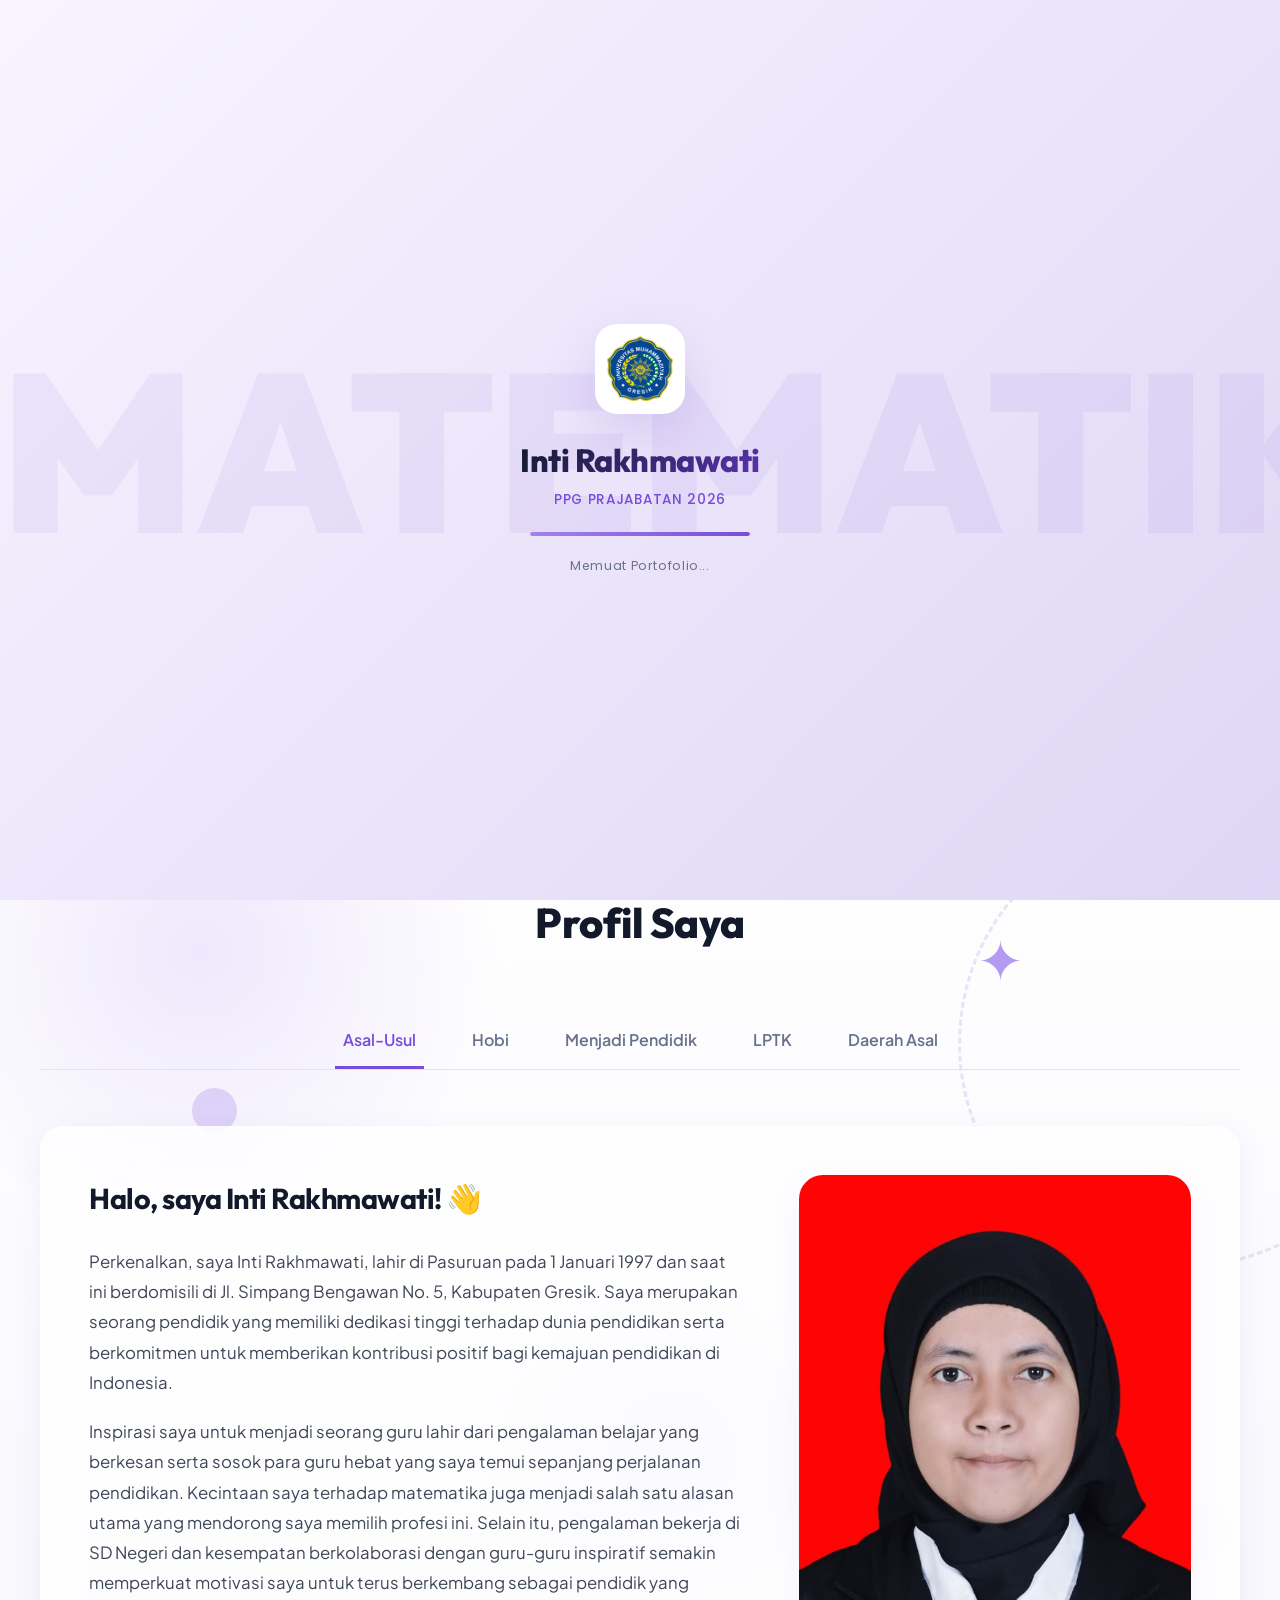
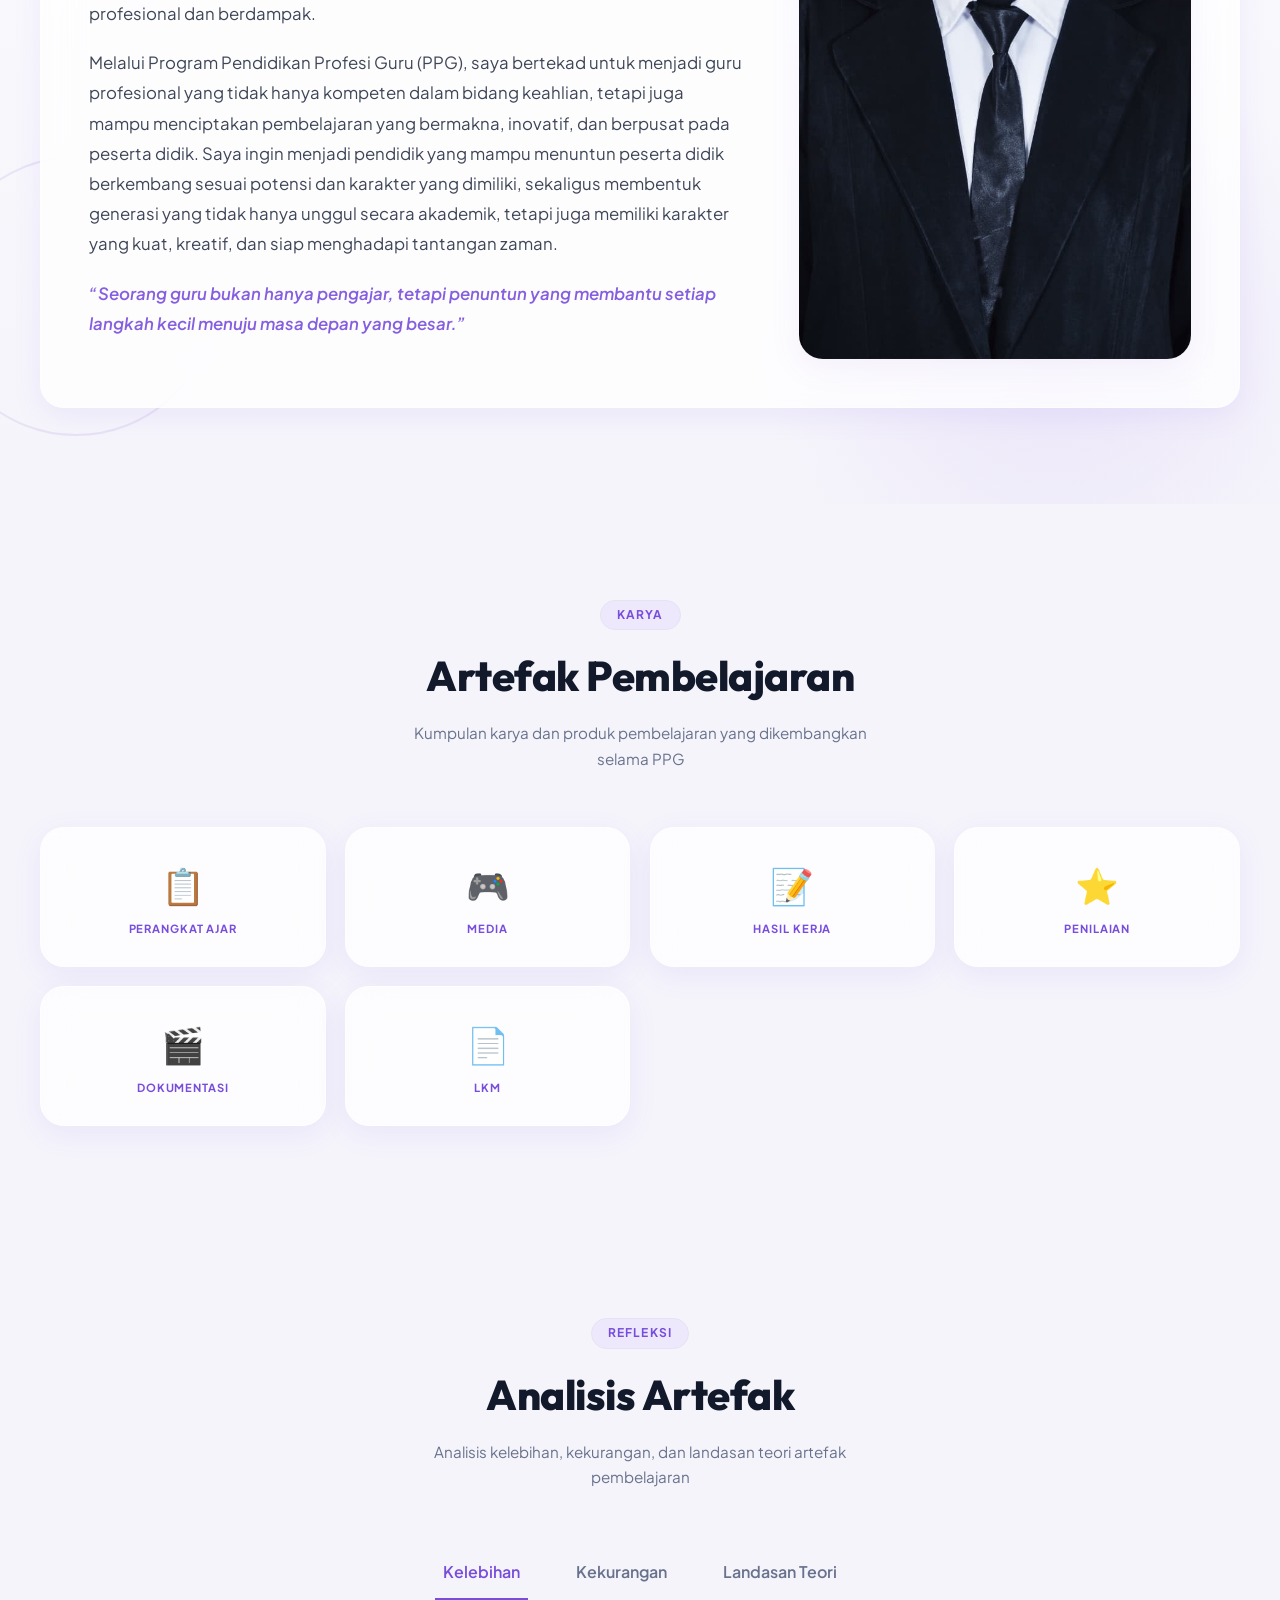
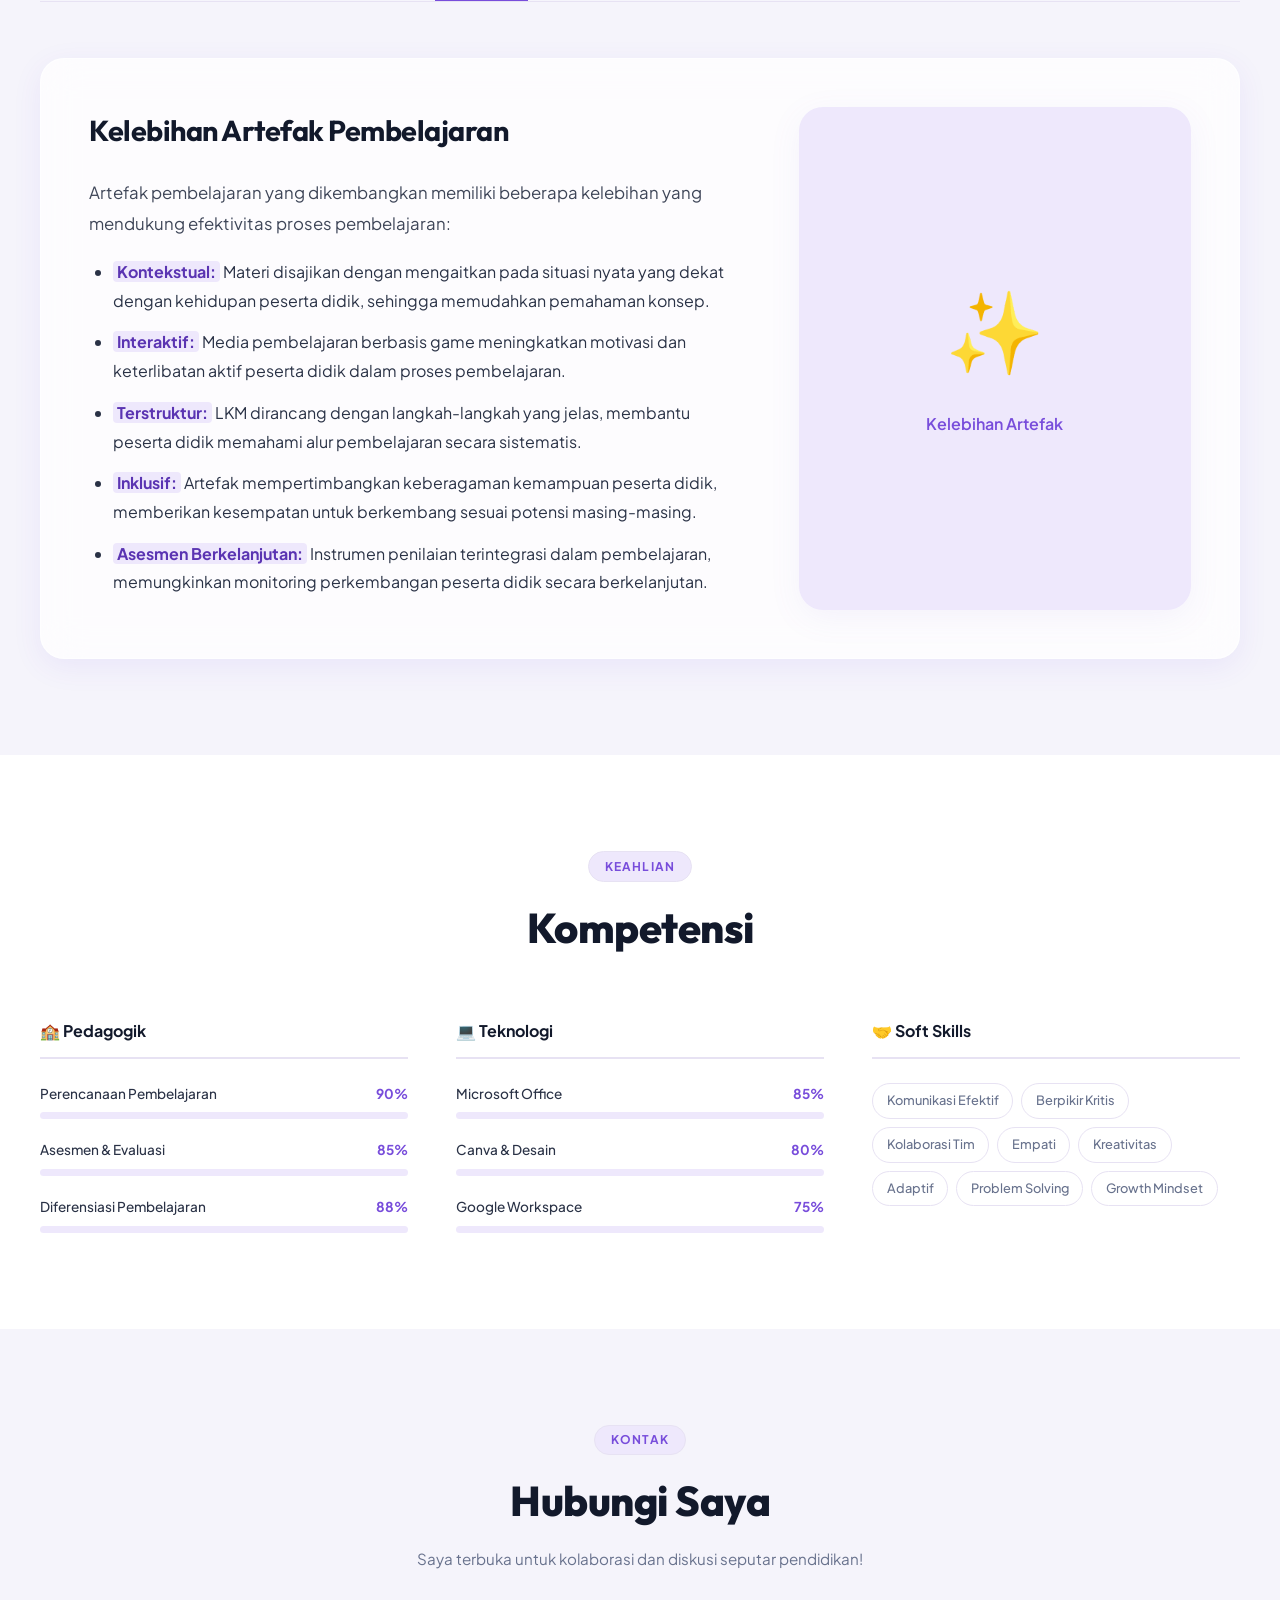
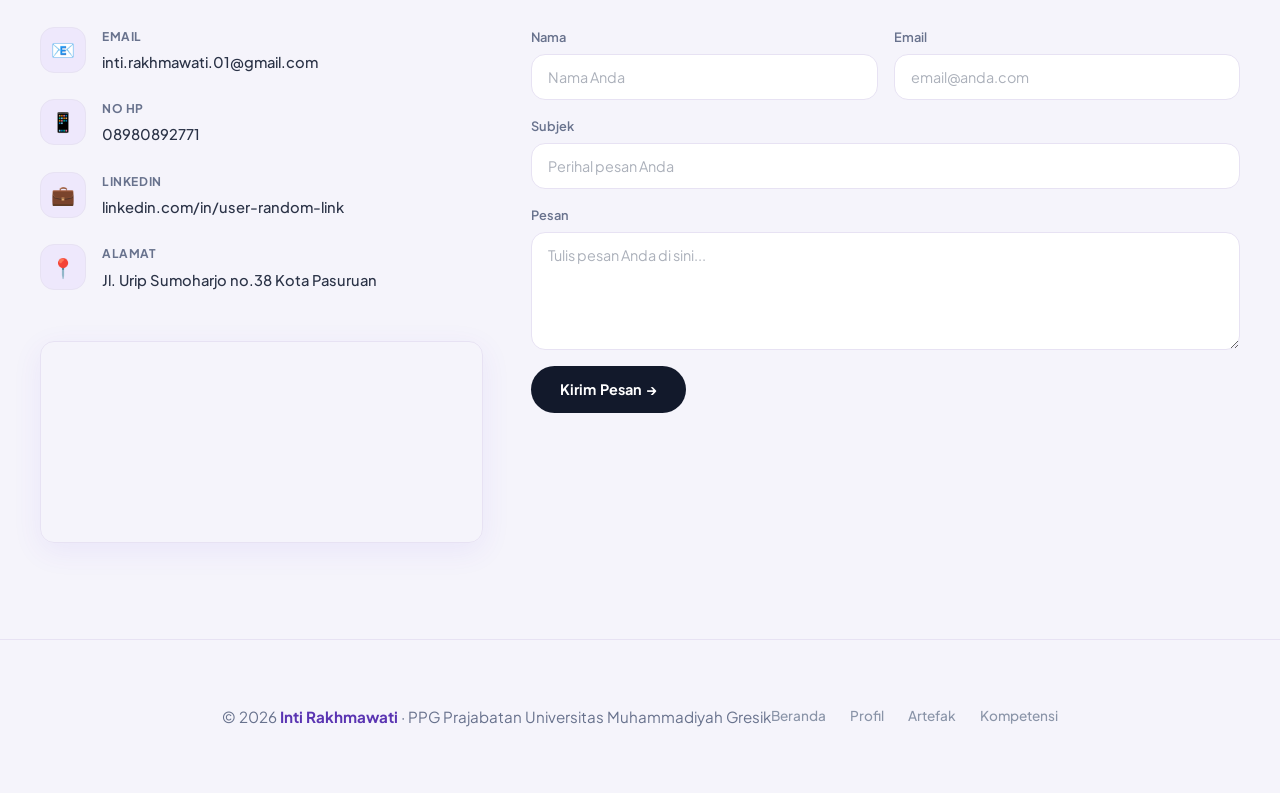
==== commit a16b54da: "Add files via upload" ====
--- a/index.html
+++ b/index.html
@@ -57,7 +57,6 @@
         <li><a href="#home"      class="nav-link active" id="nav-beranda">Beranda</a></li>
         <li><a href="#profil"    class="nav-link"        id="nav-profil">Profil</a></li>
         <li><a href="#artefak"   class="nav-link"        id="nav-artefak">Artefak</a></li>
-        <li><a href="#lampiran"  class="nav-link"        id="nav-lampiran">Lampiran</a></li>
         <li><a href="#analisis"  class="nav-link"        id="nav-analisis">Analisis</a></li>
         <li><a href="#kompetensi" class="nav-link"       id="nav-kompetensi">Kompetensi</a></li>
       </ul>
@@ -463,8 +462,8 @@
           <div class="artefak-icon">🎮</div>
           <div class="artefak-badge">Media</div>
           <h3>Media Pembelajaran Interaktif</h3>
-          <p>Pengembangan media berbasis game digital untuk meningkatkan motivasi belajar peserta didik.</p>
-          <div class="artefak-tags"><span>Game</span><span>ZEP QUIZ</span></div>
+          <p>Pengembangan media Interaktif untuk meningkatkan motivasi belajar peserta didik.</p>
+          <div class="artefak-tags"><span>PPT</span><span>ZEP QUIZ</span></div>
         </a>
 
         <a href="javascript:void(0)" class="artefak-card" id="art-3">
@@ -475,7 +474,7 @@
           <div class="artefak-tags"><span>Portofolio</span><span>Siswa</span></div>
         </a>
 
-        <a href="javascript:void(0)" class="artefak-card" id="art-4">
+        <a href="penilaian.html" class="artefak-card" id="art-4">
           <div class="artefak-icon">⭐</div>
           <div class="artefak-badge">Penilaian</div>
           <h3>Penilaian GP dan DPL</h3>
@@ -483,43 +482,21 @@
           <div class="artefak-tags"><span>Refleksi</span><span>Penilaian</span></div>
         </a>
 
-        <a href="javascript:void(0)" class="artefak-card" id="art-5">
+        <a href="dokumentasi.html" class="artefak-card" id="art-5">
           <div class="artefak-icon">🎬</div>
-          <div class="artefak-badge">Video</div>
-          <h3>Video Pembelajaran</h3>
+          <div class="artefak-badge">Dokumentasi</div>
+          <h3>Dokumentasi Pembelajaran</h3>
           <p>Rekaman proses pembelajaran di kelas sebagai bagian dari dokumentasi praktik mengajar.</p>
-          <div class="artefak-tags"><span>Video</span><span>Praktik</span></div>
-        </a>
-
-      </div>
-    </div>
-  </section>
-
-  <!-- ══════════════════════════════════════════════
-       LAMPIRAN
-  ══════════════════════════════════════════════ -->
-  <section class="section" id="lampiran">
-    <div class="container">
-      <div class="section-header">
-        <span class="section-tag">Dokumen</span>
-        <h2 class="section-title">Lampiran</h2>
-        <p class="section-desc">Dokumen dan lampiran pendukung yang relevan dengan portofolio PPG ini</p>
-      </div>
-      <div class="artefak-grid">
-        <a href="javascript:void(0)" class="artefak-card">
+          <div class="artefak-tags"><span>Dokumentasi</span><span>Praktik</span></div>
+        </a>
+
+        <a href="lkm.html" class="artefak-card" id="art-6">
           <div class="artefak-icon">📄</div>
-          <div class="artefak-badge">Penilaian</div>
-          <h3>Lampiran 7</h3>
-          <p>File penilaian dan dokumentasi asesmen pembelajaran</p>
-          <div class="artefak-tags"><span>Penilaian</span><span>Asesmen</span></div>
-        </a>
-        <a href="javascript:void(0)" class="artefak-card">
-          <div class="artefak-icon">📊</div>
-          <div class="artefak-badge">Penilaian</div>
-          <h3>Lampiran 8</h3>
-          <p>File penilaian dan dokumentasi evaluasi pembelajaran</p>
-          <div class="artefak-tags"><span>Penilaian</span><span>Evaluasi</span></div>
-        </a>
+          <div class="artefak-badge">LKM</div>
+          <h3>Lembar Kerja Murid</h3>
+          <p><strong>Arsip lembar kerja murid dalam pembelajaran statistika</strong>   <div class="artefak-tags"><span>LKM</span><span>Asesmen</span></div>
+        </a>
+
       </div>
     </div>
   </section>
@@ -531,44 +508,108 @@
     <div class="container">
       <div class="section-header">
         <span class="section-tag">Refleksi</span>
-        <h2 class="section-title">Analisis</h2>
-        <p class="section-desc">Analisis reflektif terhadap perjalanan pembelajaran dan pengembangan profesionalisme</p>
-      </div>
-      <div class="komp-grid">
-        <div class="komp-col">
-          <h3 class="komp-cat">💪 Kekuatan</h3>
-          <div class="skill-list">
-            <div class="skill-item">
-              <div class="skill-header"><span>Kemampuan Komunikasi</span><span class="skill-pct">90%</span></div>
-              <div class="skill-bar"><div class="skill-fill" data-width="90"></div></div>
-            </div>
-            <div class="skill-item">
-              <div class="skill-header"><span>Keterampilan Matematika</span><span class="skill-pct">92%</span></div>
-              <div class="skill-bar"><div class="skill-fill" data-width="92"></div></div>
-            </div>
-            <div class="skill-item">
-              <div class="skill-header"><span>Adaptasi Karakter Siswa</span><span class="skill-pct">88%</span></div>
-              <div class="skill-bar"><div class="skill-fill" data-width="88"></div></div>
-            </div>
-          </div>
-        </div>
-        <div class="komp-col">
-          <h3 class="komp-cat">📈 Pengembangan</h3>
-          <div class="skill-list">
-            <div class="skill-item">
-              <div class="skill-header"><span>Teknologi Pembelajaran</span><span class="skill-pct">75%</span></div>
-              <div class="skill-bar"><div class="skill-fill" data-width="75"></div></div>
-            </div>
-            <div class="skill-item">
-              <div class="skill-header"><span>Strategi Asesmen</span><span class="skill-pct">80%</span></div>
-              <div class="skill-bar"><div class="skill-fill" data-width="80"></div></div>
-            </div>
-            <div class="skill-item">
-              <div class="skill-header"><span>Kolaborasi Profesional</span><span class="skill-pct">85%</span></div>
-              <div class="skill-bar"><div class="skill-fill" data-width="85"></div></div>
-            </div>
-          </div>
-        </div>
+        <h2 class="section-title">Analisis Artefak</h2>
+        <p class="section-desc">Analisis kelebihan, kekurangan, dan landasan teori artefak pembelajaran</p>
+      </div>
+      
+      <!-- TAB NAVIGATION -->
+      <div class="tabs-nav reveal">
+        <button class="tab-btn active" data-target="tab-kelebihan">Kelebihan</button>
+        <button class="tab-btn" data-target="tab-kekurangan">Kekurangan</button>
+        <button class="tab-btn" data-target="tab-teori">Landasan Teori</button>
+      </div>
+
+      <!-- TAB CONTENT -->
+      <div class="tabs-content">
+        
+        <!-- Tab 1: Kelebihan -->
+        <div class="tab-panel active" id="tab-kelebihan">
+          <div class="profil-grid reveal">
+            <div class="profil-text">
+              <h3>Kelebihan Artefak Pembelajaran</h3>
+              <p>Artefak pembelajaran yang dikembangkan memiliki beberapa kelebihan yang mendukung efektivitas proses pembelajaran:</p>
+              <ul style="margin-left: 1.5rem; margin-top: 1rem; line-height: 1.8;">
+                <li style="margin-bottom: 0.8rem;"><strong>Kontekstual:</strong> Materi disajikan dengan mengaitkan pada situasi nyata yang dekat dengan kehidupan peserta didik, sehingga memudahkan pemahaman konsep.</li>
+                <li style="margin-bottom: 0.8rem;"><strong>Interaktif:</strong> Media pembelajaran berbasis game meningkatkan motivasi dan keterlibatan aktif peserta didik dalam proses pembelajaran.</li>
+                <li style="margin-bottom: 0.8rem;"><strong>Terstruktur:</strong> LKM dirancang dengan langkah-langkah yang jelas, membantu peserta didik memahami alur pembelajaran secara sistematis.</li>
+                <li style="margin-bottom: 0.8rem;"><strong>Inklusif:</strong> Artefak mempertimbangkan keberagaman kemampuan peserta didik, memberikan kesempatan untuk berkembang sesuai potensi masing-masing.</li>
+                <li style="margin-bottom: 0.8rem;"><strong>Asesmen Berkelanjutan:</strong> Instrumen penilaian terintegrasi dalam pembelajaran, memungkinkan monitoring perkembangan peserta didik secara berkelanjutan.</li>
+              </ul>
+            </div>
+            <div class="profil-image-wrap" style="min-height: 400px; border-radius: var(--radius-lg); overflow: hidden; box-shadow: 0 8px 32px hsl(258,60%,62%,0.08); position: relative; display: flex; flex-direction: column; background: var(--purple-soft); align-items: center; justify-content: center;">
+              <span style="font-size: 5rem;">✨</span>
+              <p style="color: var(--purple); font-weight: 600; text-align: center; padding: 1rem;">Kelebihan Artefak</p>
+            </div>
+          </div>
+        </div>
+
+        <!-- Tab 2: Kekurangan -->
+        <div class="tab-panel" id="tab-kekurangan">
+          <div class="profil-grid reveal">
+            <div class="profil-text">
+              <h3>Kekurangan Artefak Pembelajaran</h3>
+              <p>Sebagai bagian dari refleksi profesional, berikut adalah beberapa kekurangan yang dapat menjadi bahan perbaikan:</p>
+              <ul style="margin-left: 1.5rem; margin-top: 1rem; line-height: 1.8;">
+                <li style="margin-bottom: 0.8rem;"><strong>Keterbatasan Waktu:</strong> Implementasi beberapa artefak membutuhkan waktu yang lebih panjang dari yang tersedia dalam satu pertemuan pembelajaran.</li>
+                <li style="margin-bottom: 0.8rem;"><strong>Ketergantungan Teknologi:</strong> Media pembelajaran berbasis digital memerlukan infrastruktur teknologi yang memadai di sekolah.</li>
+                <li style="margin-bottom: 0.8rem;"><strong>Differentiasi:</strong> Artefak belum sepenuhnya mengakomodasi perbedaan gaya belajar individual peserta didik secara optimal.</li>
+                <li style="margin-bottom: 0.8rem;"><strong>Evaluasi Formatif:</strong> Mekanisme feedback instan masih perlu diperkuat untuk memberikan respon yang lebih cepat kepada peserta didik.</li>
+                <li style="margin-bottom: 0.8rem;"><strong>Aksesibilitas:</strong> Beberapa materi mungkin memerlukan adaptasi tambahan untuk peserta didik dengan kebutuhan khusus.</li>
+              </ul>
+            </div>
+            <div class="profil-image-wrap" style="min-height: 400px; border-radius: var(--radius-lg); overflow: hidden; box-shadow: 0 8px 32px hsl(258,60%,62%,0.08); position: relative; display: flex; flex-direction: column; background: var(--purple-soft); align-items: center; justify-content: center;">
+              <span style="font-size: 5rem;">🔍</span>
+              <p style="color: var(--purple); font-weight: 600; text-align: center; padding: 1rem;">Area Perbaikan</p>
+            </div>
+          </div>
+        </div>
+
+        <!-- Tab 3: Landasan Teori -->
+        <div class="tab-panel" id="tab-teori">
+          <div class="profil-grid reveal">
+            <div class="profil-text">
+              <h3>Landasan Teori Artefak</h3>
+              <p>Artefak pembelajaran dikembangkan berdasarkan beberapa landasan teori pendidikan:</p>
+              <div style="margin-top: 1.5rem;">
+                <div style="background: var(--bg-alt); padding: 1.5rem; border-radius: var(--radius-md); border-left: 4px solid var(--purple); margin-bottom: 1rem;">
+                  <h4 style="color: var(--purple); margin-bottom: 0.5rem; font-family: 'Outfit', sans-serif;">1. Teori Konstruktivisme</h4>
+                  <p style="font-size: 0.95rem; line-height: 1.7; margin-bottom: 0.8rem;">Konstruktivisme merupakan teori belajar yang memandang bahwa pengetahuan tidak dapat dipindahkan begitu saja dari guru kepada peserta didik, melainkan harus dibangun sendiri oleh peserta didik melalui pengalaman dan interaksi dengan lingkungannya. Menurut Piaget, proses belajar terjadi melalui asimilasi dan akomodasi terhadap pengalaman baru, sedangkan Vygotsky menekankan pentingnya interaksi sosial dalam membangun pengetahuan.</p>
+                  <p style="font-size: 0.95rem; line-height: 1.7; margin-bottom: 0.8rem;">Dalam pembelajaran statistika, teori konstruktivisme diterapkan melalui aktivitas pengumpulan data, diskusi kelompok, pengamatan pola data, serta penemuan konsep mean, median, modus, dan jangkauan secara mandiri. Guru berperan sebagai fasilitator yang memberikan pengalaman belajar bermakna sehingga peserta didik dapat membangun pemahamannya sendiri.</p>
+                  <p style="font-size: 0.9rem; line-height: 1.6; color: var(--text-muted);"><strong>Implikasi dalam Pembelajaran:</strong> Peserta didik aktif membangun konsep statistika, Guru menjadi fasilitator pembelajaran, Pengetahuan diperoleh melalui pengalaman langsung, Kesalahan dipandang sebagai bagian dari proses belajar.</p>
+                </div>
+                <div style="background: var(--bg-alt); padding: 1.5rem; border-radius: var(--radius-md); border-left: 4px solid var(--purple); margin-bottom: 1rem;">
+                  <h4 style="color: var(--purple); margin-bottom: 0.5rem; font-family: 'Outfit', sans-serif;">2. Problem Based Learning (PBL)</h4>
+                  <p style="font-size: 0.95rem; line-height: 1.7; margin-bottom: 0.8rem;">Problem Based Learning (PBL) merupakan model pembelajaran yang menggunakan masalah nyata sebagai titik awal pembelajaran untuk mengembangkan kemampuan berpikir kritis, pemecahan masalah, kolaborasi, dan komunikasi. Menurut Arends (2012), PBL membantu peserta didik mengembangkan keterampilan berpikir tingkat tinggi melalui penyelidikan terhadap masalah autentik.</p>
+                  <p style="font-size: 0.95rem; line-height: 1.7; margin-bottom: 0.8rem;">Dalam modul ini, peserta didik dihadapkan pada berbagai masalah kontekstual, seperti analisis data kecelakaan, pencarian data yang hilang, serta analisis perubahan dan gabungan data. Melalui proses tersebut, peserta didik belajar menggunakan konsep statistika untuk menemukan solusi terhadap masalah yang diberikan.</p>
+                  <p style="font-size: 0.9rem; line-height: 1.6; color: var(--text-muted);"><strong>Karakteristik PBL:</strong> Berawal dari masalah nyata, Berpusat pada peserta didik, Mendorong investigasi dan penyelidikan, Mengembangkan kemampuan berpikir kritis, Menghasilkan solusi atau produk pembelajaran.</p>
+                </div>
+                <div style="background: var(--bg-alt); padding: 1.5rem; border-radius: var(--radius-md); border-left: 4px solid var(--purple); margin-bottom: 1rem;">
+                  <h4 style="color: var(--purple); margin-bottom: 0.5rem; font-family: 'Outfit', sans-serif;">3. Discovery Learning</h4>
+                  <p style="font-size: 0.95rem; line-height: 1.7; margin-bottom: 0.8rem;">Discovery Learning adalah model pembelajaran yang menekankan proses menemukan konsep secara mandiri melalui kegiatan mengamati, mengidentifikasi masalah, mengumpulkan data, mengolah data, membuktikan, dan menarik kesimpulan. Menurut Bruner, pembelajaran akan lebih bermakna apabila peserta didik menemukan sendiri konsep yang dipelajari.</p>
+                  <p style="font-size: 0.95rem; line-height: 1.7; margin-bottom: 0.8rem;">Pada pembelajaran statistika, peserta didik tidak langsung diberikan rumus mean, median, modus, dan jangkauan, tetapi diarahkan untuk menemukan konsep tersebut melalui analisis data dan diskusi kelompok. Proses ini membantu peserta didik memahami konsep secara lebih mendalam dan tahan lama.</p>
+                  <p style="font-size: 0.9rem; line-height: 1.6; color: var(--text-muted);"><strong>Tahapan Discovery Learning:</strong> Stimulation (Pemberian rangsangan), Problem Statement (Identifikasi masalah), Data Collection (Pengumpulan data), Data Processing (Pengolahan data), Verification (Pembuktian), Generalization (Menarik kesimpulan).</p>
+                </div>
+                <div style="background: var(--bg-alt); padding: 1.5rem; border-radius: var(--radius-md); border-left: 4px solid var(--purple); margin-bottom: 1rem;">
+                  <h4 style="color: var(--purple); margin-bottom: 0.5rem; font-family: 'Outfit', sans-serif;">4. Teori Multiple Intelligences</h4>
+                  <p style="font-size: 0.95rem; line-height: 1.7; margin-bottom: 0.8rem;">Teori Multiple Intelligences dikemukakan oleh Howard Gardner yang menyatakan bahwa setiap individu memiliki kecerdasan yang beragam dan unik. Gardner mengidentifikasi sedikitnya delapan jenis kecerdasan: Linguistik, Logis-Matematis, Visual-Spasial, Kinestetik, Musikal, Interpersonal, Intrapersonal, dan Naturalis.</p>
+                  <p style="font-size: 0.95rem; line-height: 1.7; margin-bottom: 0.8rem;">Penerapan teori ini dalam pembelajaran statistika terlihat melalui penggunaan berbagai aktivitas belajar yang memungkinkan peserta didik menunjukkan kecerdasannya masing-masing. Diskusi kelompok mengembangkan kecerdasan interpersonal, presentasi melatih kecerdasan linguistik, pengolahan data mengembangkan kecerdasan logis-matematis, sedangkan penggunaan media visual dan digital mendukung kecerdasan visual-spasial.</p>
+                  <p style="font-size: 0.9rem; line-height: 1.6; color: var(--text-muted);"><strong>Implikasi dalam Pembelajaran:</strong> Guru menyediakan variasi aktivitas belajar, Memberikan kesempatan kepada setiap peserta didik untuk menunjukkan potensinya, Mengakomodasi keberagaman gaya belajar, Meningkatkan partisipasi aktif seluruh peserta didik.</p>
+                </div>
+                <div style="background: var(--bg-alt); padding: 1.5rem; border-radius: var(--radius-md); border-left: 4px solid var(--purple);">
+                  <h4 style="color: var(--purple); margin-bottom: 0.5rem; font-family: 'Outfit', sans-serif;">5. Pembelajaran Mendalam (Deep Learning)</h4>
+                  <p style="font-size: 0.95rem; line-height: 1.7; margin-bottom: 0.8rem;">Pembelajaran Mendalam merupakan pendekatan pembelajaran yang berfokus pada pemahaman konseptual yang kuat, keterkaitan antar konsep, refleksi, serta penerapan pengetahuan dalam situasi nyata. Peserta didik tidak hanya menghafal informasi, tetapi mampu memahami makna, menerapkan, menganalisis, dan merefleksikan pembelajaran.</p>
+                  <p style="font-size: 0.95rem; line-height: 1.7; margin-bottom: 0.8rem;">Dalam modul ini, Pembelajaran Mendalam diwujudkan melalui tiga proses utama: <strong>Mindful Learning</strong> (peserta didik belajar dengan penuh kesadaran), <strong>Meaningful Learning</strong> (pembelajaran dikaitkan dengan konteks kehidupan nyata), dan <strong>Joyful Learning</strong> (peserta didik belajar dalam suasana menyenangkan).</p>
+                  <p style="font-size: 0.9rem; line-height: 1.6; color: var(--text-muted);"><strong>Karakteristik Pembelajaran Mendalam:</strong> Berpusat pada peserta didik, Mengembangkan kemampuan berpikir kritis, Menghubungkan pembelajaran dengan kehidupan nyata, Menekankan refleksi dan pemaknaan, Mengembangkan kompetensi abad ke-21.</p>
+                </div>
+              </div>
+            </div>
+            <div class="profil-image-wrap" style="min-height: 400px; border-radius: var(--radius-lg); overflow: hidden; box-shadow: 0 8px 32px hsl(258,60%,62%,0.08); position: relative; display: flex; flex-direction: column; background: var(--purple-soft); align-items: center; justify-content: center;">
+              <span style="font-size: 5rem;">📚</span>
+              <p style="color: var(--purple); font-weight: 600; text-align: center; padding: 1rem;">Landasan Teori</p>
+            </div>
+          </div>
+        </div>
+
       </div>
     </div>
   </section>
@@ -723,3 +764,6 @@
 </html>
 
 
+
+
+
